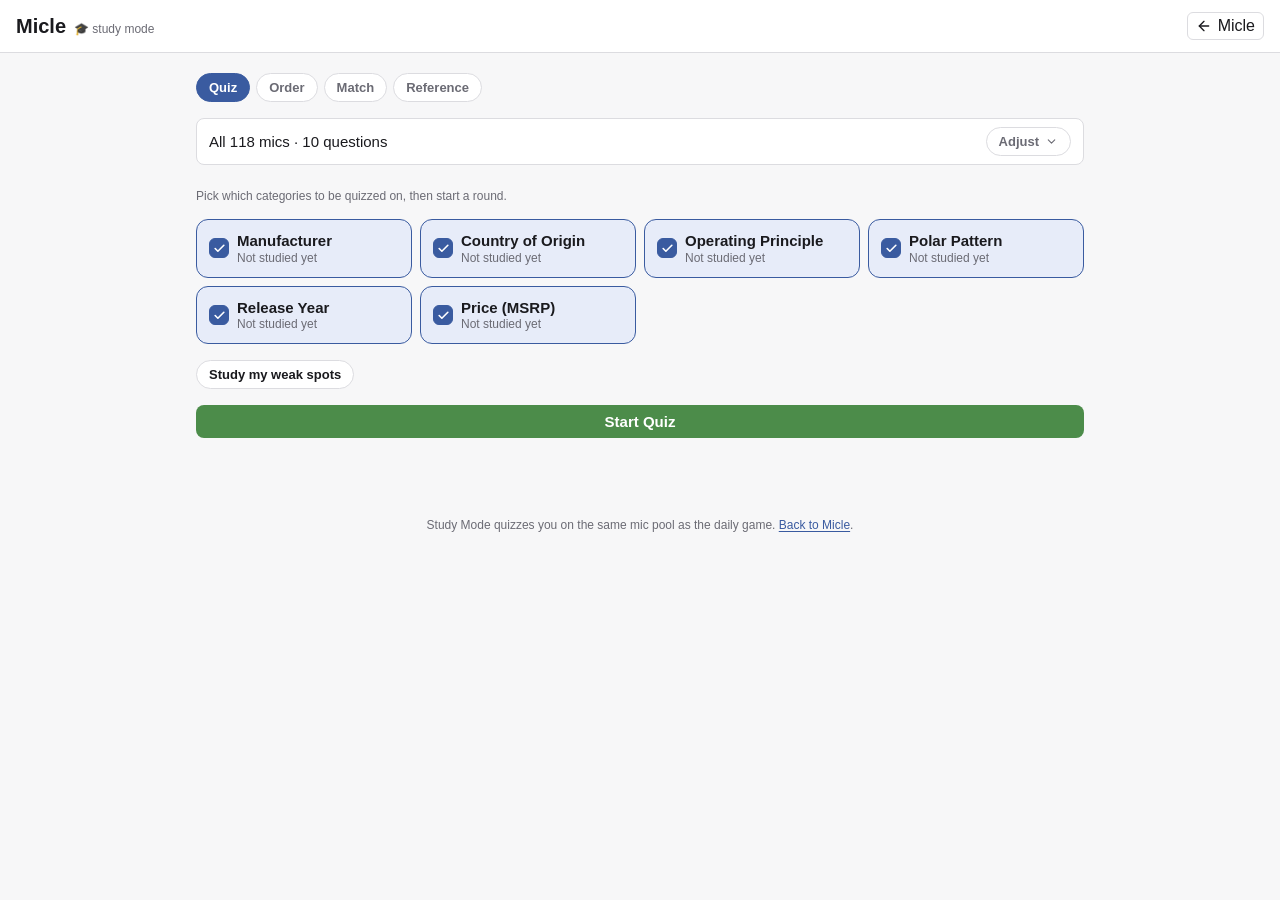
==== training/index.html @ 1628c392 "Rebuild the Reference tab as a card grid, with mic photos The Reference list was 118 full-width game" ====
<!doctype html>
<html lang="en">
<head>
  <meta charset="utf-8" />
  <meta name="viewport" content="width=device-width, initial-scale=1" />
  <title>Micle Study Mode</title>
  <meta name="description" content="Quiz yourself on the Micle microphone pool by category, drag mics into price/year order, match mics by pattern or principle, or browse the full reference list." />
  <link rel="canonical" href="https://micle.julianro.se/training/" />
  <meta property="og:type" content="website" />
  <meta property="og:title" content="Micle Study Mode" />
  <meta property="og:description" content="Quiz yourself on the Micle microphone pool by category, drag mics into price/year order, match mics by pattern or principle, or browse the full reference list." />
  <meta property="og:url" content="https://micle.julianro.se/training/" />
  <meta property="og:image" content="https://micle.julianro.se/social-card.png" />
  <meta property="og:image:width" content="1200" />
  <meta property="og:image:height" content="630" />
  <meta name="twitter:card" content="summary_large_image" />
  <meta name="twitter:title" content="Micle Study Mode" />
  <meta name="twitter:description" content="Quiz yourself on the Micle microphone pool by category, drag mics into price/year order, match mics by pattern or principle, or browse the full reference list." />
  <meta name="twitter:image" content="https://micle.julianro.se/social-card.png" />
  <link rel="icon" href="/favicon.svg" type="image/svg+xml" />
  <link rel="apple-touch-icon" href="/icons/apple-touch-icon.png" />
  <!-- Keep in sync with --bg in css/styles.css's :root and its dark-mode override. -->
  <meta name="theme-color" content="#f7f7f8" media="(prefers-color-scheme: light)" />
  <meta name="theme-color" content="#17171b" media="(prefers-color-scheme: dark)" />
  <link rel="manifest" href="/manifest.webmanifest" />
  <link rel="stylesheet" href="/css/styles.css" />
  <link rel="stylesheet" href="/css/training.css" />
  <!-- Umami Cloud: privacy-friendly, cookieless analytics. TEMPORARY: remove once GoatCounter numbers are validated, see js/app.js track(). -->
  <script defer src="https://cloud.umami.is/script.js" data-website-id="380be635-32c4-4106-81da-ce175e192fd4"></script>
  <!-- GoatCounter: privacy-friendly, cookieless analytics, less commonly adblocked than Umami Cloud. -->
  <script data-goatcounter="https://julianrose.goatcounter.com/count" async src="//gc.zgo.at/count.js"></script>
</head>
<body>
  <header class="site-header">
    <div class="site-title">
      <h1>Micle</h1>
      <span class="tagline">🎓 study mode</span>
    </div>
    <div class="header-actions">
      <a href="/" class="icon-btn icon-btn--back" aria-label="Back to Micle">
        <svg viewBox="0 0 24 24" fill="none" stroke="currentColor" stroke-width="2" stroke-linecap="round" stroke-linejoin="round" aria-hidden="true"><path d="m12 19-7-7 7-7"/><path d="M19 12H5"/></svg>
        Micle
      </a>
    </div>
  </header>

  <main>
    <div class="mode-switcher" role="tablist">
      <button type="button" id="tab-quiz-btn" class="mode-btn mode-btn--active" role="tab" aria-selected="true" data-tab="quiz">Quiz</button>
      <button type="button" id="tab-order-btn" class="mode-btn" role="tab" aria-selected="false" data-tab="order">Order</button>
      <button type="button" id="tab-match-btn" class="mode-btn" role="tab" aria-selected="false" data-tab="match">Match</button>
      <button type="button" id="tab-reference-btn" class="mode-btn" role="tab" aria-selected="false" data-tab="reference">Reference</button>
    </div>

    <!-- One shared setup bar for every mode: the pool filter genuinely
         persists across Quiz/Order/Match, and only the length row varies by
         mode. Collapsed to a summary line by default — the summary carries
         the live state, so collapsing hides the controls, never the facts. -->
    <div id="round-setup" class="round-setup">
      <!-- The whole summary row is the control, not just the pill at the end:
           a one-line bar whose only hit target is a small button at the far
           edge reads as a label with a button beside it. The pill stays as
           the affordance. Span, not <p> — a button only takes phrasing
           content. -->
      <button type="button" id="round-setup-toggle" class="round-setup-summary" aria-expanded="false" aria-controls="round-setup-panel">
        <span id="round-setup-text" class="round-setup-text" aria-live="polite"></span>
        <span class="round-setup-pill">
          Adjust
          <svg class="round-setup-chevron" viewBox="0 0 24 24" fill="none" stroke="currentColor" stroke-width="2" stroke-linecap="round" stroke-linejoin="round" aria-hidden="true"><path d="m6 9 6 6 6-6"/></svg>
        </span>
      </button>
      <div id="round-setup-panel" class="round-setup-panel" hidden>
        <!-- Country leads and Manufacturer cascades off it: the Manufacturer
             list only offers makers that build in the selected country, so
             the two can never be put into conflict. -->
        <label class="pool-filter">
          <span>Country</span>
          <select id="filter-country"><option value="">Any</option></select>
        </label>
        <label class="pool-filter">
          <span>Manufacturer</span>
          <select id="filter-manufacturer"><option value="">Any</option></select>
        </label>
        <div class="pool-filter">
          <span id="round-length-label">Questions</span>
          <div id="round-length-pills" class="round-length-pills" role="radiogroup" aria-labelledby="round-length-label"></div>
        </div>
        <!-- Full-width row of its own: unlike the two filters above, this one
             is a standing preference rather than a per-round choice, and it
             carries a hint that needs the room. -->
        <div class="pool-filter pool-filter--wide">
          <span id="set-aside-label">Set aside</span>
          <select id="set-aside-select" aria-labelledby="set-aside-label"><option value="">Add…</option></select>
          <div id="set-aside-chips" class="set-aside-chips"></div>
          <p class="set-aside-hint">Makers and countries you've already got down. They stop being asked about, but still turn up as wrong answers in Quiz.</p>
        </div>
      </div>
    </div>

    <section id="quiz-tab">
      <div id="quiz-picker" class="quiz-picker">
        <p class="mode-note">Pick which categories to be quizzed on, then start a round.</p>
        <div id="category-list" class="category-list"></div>
        <div class="quiz-picker-controls">
          <button type="button" id="weak-spots-btn" class="weak-spots-btn">Study my weak spots</button>
        </div>
        <button type="button" id="start-quiz-btn" class="share-btn share-btn--page">Start Quiz</button>
      </div>

      <div id="quiz-active" class="quiz-active" hidden>
        <div class="quiz-status">
          <span id="quiz-progress" class="quiz-progress"></span>
          <span class="quiz-chips">
            <span id="quiz-streak" class="quiz-chip quiz-chip--streak" hidden></span>
            <span id="quiz-score" class="quiz-chip quiz-chip--score"></span>
          </span>
        </div>
        <div class="quiz-progress-track">
          <div id="quiz-progress-fill" class="quiz-progress-fill"></div>
        </div>
        <div class="quiz-question">
          <p id="quiz-prompt" class="quiz-prompt"></p>
          <div id="quiz-options" class="quiz-options" role="group" aria-label="Answer choices"></div>
        </div>
        <!-- The visual feedback renders inline inside the chosen option, but
             this stays as the live region so answers are still announced. -->
        <p id="quiz-feedback" class="visually-hidden" role="status"></p>
        <div class="quiz-actions">
          <span id="quiz-action-note" class="quiz-action-note"></span>
          <button type="button" id="quiz-next-btn" class="share-btn share-btn--page" disabled>Next</button>
        </div>
      </div>

      <div id="quiz-summary" class="quiz-summary" hidden>
        <h2 id="quiz-summary-score"></h2>
        <p id="quiz-summary-trend" class="quiz-summary-trend" hidden></p>
        <div id="quiz-summary-breakdown" class="quiz-summary-breakdown"></div>
        <div id="quiz-missed" class="quiz-missed" hidden>
          <h3 class="quiz-missed-title">Mics you missed</h3>
          <ul id="quiz-missed-list" class="quiz-missed-list"></ul>
        </div>
        <div class="quiz-summary-actions">
          <button type="button" id="retry-missed-btn" class="share-btn share-btn--page share-btn--secondary" hidden>Retry Missed</button>
          <button type="button" id="new-round-btn" class="share-btn share-btn--page">New Round</button>
        </div>
      </div>
    </section>

    <section id="order-tab" hidden>
      <div id="order-picker" class="quiz-picker">
        <p class="mode-note">Pick a dimension to sort by, then arrange mics from lowest to highest.</p>
        <div id="order-dimension-list" class="category-list"></div>
        <button type="button" id="start-order-btn" class="share-btn share-btn--page">Start Round</button>
      </div>

      <div id="order-active" class="order-active" hidden>
        <p id="order-prompt" class="quiz-progress"></p>
        <p class="order-instructions">Arrange lowest to highest. Drag a row, or focus one and use the arrow keys / move buttons.</p>
        <ul id="order-list" class="order-list" aria-label="Mics to arrange"></ul>
        <p id="order-live" class="visually-hidden" aria-live="polite"></p>
        <button type="button" id="submit-order-btn" class="share-btn share-btn--page">Submit</button>
      </div>

      <div id="order-summary" class="order-summary" hidden>
        <h2 id="order-summary-score"></h2>
        <p id="order-summary-label" class="order-summary-label" hidden>Your order</p>
        <ul id="order-summary-list" class="order-summary-list"></ul>
        <div id="order-answer" class="order-answer" hidden>
          <h3 class="order-answer-title">The right order</h3>
          <ol id="order-answer-list" class="order-answer-list"></ol>
        </div>
        <div class="quiz-summary-actions">
          <button type="button" id="new-order-round-btn" class="share-btn share-btn--page">New Round</button>
        </div>
      </div>
    </section>

    <section id="match-tab" hidden>
      <div id="match-picker" class="quiz-picker">
        <p class="mode-note">Pick a dimension, then select every mic below that matches.</p>
        <div id="match-dimension-list" class="category-list"></div>
        <button type="button" id="start-match-btn" class="share-btn share-btn--page">Start Round</button>
      </div>

      <!-- One mic at a time rather than a grid of eight: the verdict can then
           land the moment you answer, which is where the learning is. The run
           bar is decoration over the same state the count states in words. -->
      <div id="match-active" class="match-active" hidden>
        <div id="match-run-bar" class="match-run-bar" aria-hidden="true"></div>
        <p id="match-run-count" class="match-run-count"></p>
        <p id="match-prompt" class="quiz-prompt"></p>
        <div class="match-card-face">
          <p id="match-mic-name" class="match-mic-name"></p>
          <p id="match-mic-meta" class="match-mic-meta"></p>
        </div>
        <div id="match-choices" class="match-choices">
          <button type="button" id="match-yes-btn" class="match-choice">Yes</button>
          <button type="button" id="match-no-btn" class="match-choice">No</button>
        </div>
        <!-- Below the buttons, not above: answering then only appends, so
             nothing you were looking at moves out from under you. -->
        <div id="match-verdict" class="match-verdict" hidden></div>
        <p id="match-feedback" class="visually-hidden" role="status"></p>
        <button type="button" id="match-next-btn" class="share-btn share-btn--page" hidden>Next</button>
      </div>

      <div id="match-summary" class="order-summary" hidden>
        <h2 id="match-summary-score"></h2>
        <p id="match-summary-tally" class="match-summary-tally"></p>
        <div id="match-summary-grid" class="match-ledger"></div>
        <div class="quiz-summary-actions">
          <button type="button" id="match-exit-btn" class="share-btn share-btn--page share-btn--secondary" hidden>Back to Menu</button>
          <button type="button" id="new-match-round-btn" class="share-btn share-btn--page">New Round</button>
        </div>
      </div>
    </section>

    <section id="reference-tab" hidden>
      <p class="mode-note">Search or browse the full pool to study up before you play.</p>
      <div class="guess-form">
        <div class="guess-row">
          <div class="autocomplete">
            <label for="reference-input" class="visually-hidden">Search or browse microphones</label>
            <input
              id="reference-input"
              name="reference-search"
              type="text"
              placeholder="Search or browse microphones…"
              role="combobox"
              aria-expanded="false"
              aria-autocomplete="list"
              aria-controls="reference-list"
              autocomplete="off"
              data-lpignore="true"
              data-1p-ignore
              data-bwignore
              data-form-type="other"
              data-protonpass-ignore="true"
            />
            <ul id="reference-list" class="ac-list" role="listbox" hidden></ul>
          </div>
        </div>
      </div>
      <div class="mic-map">
        <div id="reference-map" class="mic-map-figure"></div>
        <div id="reference-chips" class="country-chips" role="group" aria-label="Filter by country"></div>
      </div>
      <div id="reference-detail">
        <div id="reference-sort" class="mic-sort" hidden>
          <span id="reference-sort-label" class="mic-sort-label">Sort</span>
          <div id="reference-sort-pills" class="mic-sort-pills" role="group" aria-labelledby="reference-sort-label"></div>
        </div>
        <p id="reference-status" class="visually-hidden" role="status" aria-live="polite"></p>
        <p id="reference-detail-empty" hidden>Search or click into the list above to see a mic's full details.</p>
        <div id="reference-board" class="board board--reference" hidden></div>
        <!-- Every photo's licence, author and the change made to it. The cards
             carry a short credit each; this is the long form, and it's where
             the resize is disclosed, which CC licences require. -->
        <details id="photo-credits" class="photo-credits" hidden>
          <summary>Photo credits</summary>
          <ul id="photo-credits-list"></ul>
        </details>
      </div>
    </section>
  </main>

  <!-- The stored photos are 600px on the long edge, so there's real detail
       behind the 56px thumbnail. Reuses the .modal pattern from the daily
       game's stats dialog, widened for an image. -->
  <dialog id="photo-modal" class="modal modal--photo" aria-labelledby="photo-modal-title">
    <div class="modal-content">
      <div class="modal-header">
        <h2 id="photo-modal-title"></h2>
        <button id="photo-modal-close" type="button" class="icon-btn" aria-label="Close">✕</button>
      </div>
      <img id="photo-modal-img" class="photo-modal-img" alt="" />
      <p id="photo-modal-credit" class="mic-photo-credit"></p>
    </div>
  </dialog>

  <footer class="site-footer">
    <p>Study Mode quizzes you on the same mic pool as the daily game. <a href="/">Back to Micle</a>.</p>
  </footer>

  <script src="/data/mics.js"></script>
  <script src="/data/worldmap.js"></script>
  <script src="/data/photos.js"></script>
  <script src="/js/storage.js"></script>
  <script src="/js/compare.js"></script>
  <script src="/js/autocomplete.js"></script>
  <script src="/js/worldmap.js"></script>
  <script src="/js/quiz.js"></script>
  <script src="/js/order.js"></script>
  <script src="/js/match.js"></script>
  <script src="/js/training.js"></script>
  <script src="/js/pwa.js"></script>
</body>
</html>
---- css/styles.css ----
:root {
  /* --bg is duplicated as the light theme-color meta tag in index.html's
     <head> — keep them in sync if this changes. */
  --bg: #f7f7f8;
  --surface: #ffffff;
  --text: #1a1a1e;
  --muted: #6b6b74;
  --border: #dcdce0;
  --accent: #3a5ba0;
  --match: #4c8c4a;
  --match-bg: #e4f3e3;
  --partial: #b8860b;
  --partial-bg: #fbf1d9;
  --no-match: #8a8a92;
  --no-match-bg: #ececee;

  /* Year/price higher-lower hints. Deliberately the same hue as --accent, but
     only ever used as tint + border + text — never a solid fill — so a hint
     tile can't be mistaken for a button the way .mode-btn--active is. */
  --hint: #3a5ba0;
  --hint-bg: #e7ecf9;
  --loss: #b04a4a;
  --loss-bg: #fbe9e9;

  --space-1: 0.25rem;
  --space-2: 0.375rem;
  --space-3: 0.5rem;
  --space-4: 0.75rem;
  --space-5: 1rem;
  --space-6: 1.25rem;
  --space-7: 2rem;

  --radius-sm: 0.375rem;
  --radius-md: 0.5rem;
  --radius-lg: 0.75rem;
  --radius-pill: 999px;

  --fs-2xs: 0.6875rem;
  --fs-xs: 0.75rem;
  --fs-sm: 0.8125rem;
  --fs-base: 0.9375rem;
  --fs-md: 1rem;
  --fs-lg: 1.125rem;
  --fs-xl: 1.25rem;
  --fs-2xl: 1.5rem;

  /* Uniform tile height: icon line + two text lines + padding. Tuned against
     the widest real values in the pool, not derived arithmetically. */
  --tile-h: 4.25rem;
}

@media (prefers-color-scheme: dark) {
  :root {
    /* Duplicated as the dark theme-color meta tag in index.html — keep in sync. */
    --bg: #17171b;
    --surface: #212126;
    --text: #eceef0;
    --muted: #9a9aa3;
    --border: #3a3a42;
    --accent: #7fa0e0;
    --match: #6fcb6a;
    --match-bg: #1e2f1c;
    --partial: #e0b84d;
    --partial-bg: #332b12;
    --no-match: #8f8f98;
    --no-match-bg: #2a2a30;
    --hint: #8fb0f0;
    --hint-bg: #1c2542;
    --loss: #f08a8a;
    --loss-bg: #3a1e1e;
  }
}

* { box-sizing: border-box; }

/* Author-stylesheet `display` rules beat the UA's [hidden] { display: none }
   regardless of specificity, so every flex/grid/inline-block element here would
   silently ignore the `hidden` attribute that app.js uses for all visibility.
   This one rule makes `hidden` authoritative everywhere. */
[hidden] { display: none !important; }

body {
  margin: 0;
  font-family: -apple-system, BlinkMacSystemFont, "Segoe UI", Roboto, Helvetica, Arial, sans-serif;
  background: var(--bg);
  color: var(--text);
  min-height: 100vh;
}

.visually-hidden {
  position: absolute;
  width: 1px;
  height: 1px;
  overflow: hidden;
  clip: rect(0 0 0 0);
}

.site-header {
  display: flex;
  justify-content: space-between;
  align-items: center;
  flex-wrap: wrap;
  gap: var(--space-2) var(--space-4);
  padding: var(--space-4) var(--space-5);
  border-bottom: 1px solid var(--border);
  background: var(--surface);
}

.site-title {
  display: flex;
  align-items: baseline;
  gap: var(--space-3);
  min-width: 0;
}

.site-header h1 {
  font-size: var(--fs-xl);
  margin: 0;
}

.tagline {
  font-size: var(--fs-xs);
  font-weight: 400;
  color: var(--muted);
}

.header-actions {
  display: flex;
  align-items: center;
  gap: var(--space-4);
}

.day-label {
  font-size: var(--fs-sm);
  color: var(--muted);
}

.icon-btn {
  display: inline-flex;
  align-items: center;
  justify-content: center;
  background: none;
  border: 1px solid var(--border);
  border-radius: var(--radius-sm);
  font-size: var(--fs-md);
  padding: var(--space-1) var(--space-3);
  cursor: pointer;
  color: var(--text);
  transition: background-color 120ms ease, border-color 120ms ease;
}

.icon-btn:hover { background: var(--bg); }

main {
  max-width: 920px;
  margin: 0 auto;
  padding: var(--space-6) var(--space-5);
}

.instructions {
  color: var(--muted);
  font-size: var(--fs-base);
  line-height: 1.5;
  background: var(--surface);
  border: 1px solid var(--border);
  border-radius: var(--radius-lg);
  padding: var(--space-4) var(--space-5);
  margin: 0 0 var(--space-5);
}

.instructions p { margin: 0 0 var(--space-4); }
.instructions-note { font-size: var(--fs-sm); margin: var(--space-4) 0 0 !important; }

.shortcuts {
  list-style: none;
  margin: var(--space-2) 0 0;
  padding: 0;
  display: grid;
  grid-template-columns: repeat(auto-fit, minmax(180px, 1fr));
  gap: var(--space-2) var(--space-5);
  font-size: var(--fs-sm);
}

.shortcuts li {
  display: flex;
  align-items: center;
  gap: var(--space-2);
}

.shortcuts kbd {
  flex: none;
  min-width: 1.5rem;
  padding: 0 var(--space-2);
  border: 1px solid var(--border);
  border-radius: var(--radius-sm);
  background: var(--bg);
  font-family: inherit;
  font-size: var(--fs-xs);
  font-weight: 600;
  text-align: center;
  line-height: 1.5rem;
}

.shortcuts-scope { color: var(--muted); }

.legend {
  list-style: none;
  margin: 0;
  padding: 0;
  display: grid;
  grid-template-columns: repeat(auto-fit, minmax(210px, 1fr));
  gap: var(--space-2) var(--space-5);
  font-size: var(--fs-sm);
}

.legend li {
  display: flex;
  align-items: center;
  gap: var(--space-3);
}

.legend-swatch {
  flex: none;
  width: 1.5rem;
  height: 1.5rem;
  display: flex;
  align-items: center;
  justify-content: center;
  border-radius: var(--radius-sm);
  border: 1px solid var(--border);
  font-size: var(--fs-sm);
}

.legend-swatch--match { background: var(--match-bg); border-color: var(--match); color: var(--match); }
.legend-swatch--partial { background: var(--partial-bg); border-color: var(--partial); color: var(--partial); }
.legend-swatch--no-match { background: var(--no-match-bg); color: var(--no-match); }
.legend-swatch--hint { background: var(--hint-bg); border-color: var(--hint); color: var(--hint); }
.legend-swatch--unknown { background: var(--no-match-bg); color: var(--muted); border-style: dashed; }

/* Mode pills and the random-mic button share one row — the button used to sit
   on its own line, which cost vertical space on exactly the screens with least. */
.controls {
  display: flex;
  align-items: center;
  gap: var(--space-3);
  flex-wrap: wrap;
}

.mode-switcher {
  display: flex;
  gap: var(--space-2);
}

.mode-btn {
  padding: var(--space-2) var(--space-4);
  font-size: var(--fs-sm);
  font-weight: 600;
  border: 1px solid var(--border);
  border-radius: var(--radius-pill);
  background: var(--surface);
  color: var(--muted);
  cursor: pointer;
  transition: background-color 120ms ease, border-color 120ms ease, color 120ms ease;
}

.mode-btn:hover { background: var(--bg); }

.mode-btn--active {
  background: var(--accent);
  border-color: var(--accent);
  color: #fff;
}

.mode-note {
  font-size: var(--fs-xs);
  color: var(--muted);
  margin: var(--space-3) 0 0;
}

.new-random-btn {
  display: inline-flex;
  align-items: center;
  gap: var(--space-2);
  padding: var(--space-2) var(--space-4);
  font-size: var(--fs-sm);
  font-weight: 600;
  border: 1px solid var(--border);
  border-radius: var(--radius-pill);
  background: var(--surface);
  color: var(--text);
  cursor: pointer;
  transition: background-color 120ms ease, border-color 120ms ease;
}

.new-random-btn:hover { background: var(--bg); }

.infinity-toggle {
  padding: var(--space-2) var(--space-4);
  font-size: var(--fs-sm);
  font-weight: 600;
  border: 1px solid var(--border);
  border-radius: var(--radius-pill);
  background: var(--surface);
  color: var(--muted);
  cursor: pointer;
  transition: background-color 120ms ease, border-color 120ms ease, color 120ms ease;
}

.infinity-toggle:hover { background: var(--bg); }

.infinity-toggle--active {
  background: var(--accent);
  border-color: var(--accent);
  color: #fff;
}

.guess-form { margin: var(--space-5) 0 var(--space-3); }

.guess-row {
  display: flex;
  align-items: stretch;
  gap: var(--space-2);
}

.autocomplete { position: relative; flex: 1; }

.random-guess-btn {
  display: inline-flex;
  align-items: center;
  justify-content: center;
  padding: var(--space-4);
  font-size: var(--fs-md);
  line-height: 1;
  border: 1px solid var(--border);
  border-radius: var(--radius-md);
  background: var(--surface);
  color: var(--text);
  cursor: pointer;
  transition: background-color 120ms ease, border-color 120ms ease;
}

.random-guess-btn:hover { background: var(--bg); }
.random-guess-btn:disabled { opacity: 0.6; cursor: default; }

/* #reference-input (training/index.html's Reference-tab search field) shares
   this rule rather than duplicating it in css/training.css, so the two text
   fields can't drift out of sync. */
#guess-input,
#reference-input {
  width: 100%;
  padding: var(--space-4) var(--space-4);
  /* Must stay >= 16px: anything smaller makes iOS Safari zoom on focus. */
  font-size: var(--fs-md);
  border: 1px solid var(--border);
  border-radius: var(--radius-md);
  background: var(--surface);
  color: var(--text);
  transition: border-color 120ms ease;
}

#guess-input:disabled { opacity: 0.6; }

.ac-list {
  position: absolute;
  z-index: 10;
  top: calc(100% + 4px);
  left: 0;
  right: 0;
  margin: 0;
  padding: var(--space-1);
  list-style: none;
  background: var(--surface);
  border: 1px solid var(--border);
  border-radius: var(--radius-md);
  box-shadow: 0 8px 24px rgba(0, 0, 0, 0.12);
  max-height: 280px;
  overflow-y: auto;
}

.ac-list li {
  padding: var(--space-3);
  border-radius: var(--radius-sm);
  cursor: pointer;
  font-size: var(--fs-base);
}

.ac-list li:hover,
.ac-option--active {
  background: var(--bg);
}

.ac-option--disabled {
  color: var(--muted);
  text-decoration: line-through;
  cursor: not-allowed;
}

.guesses-left {
  font-size: var(--fs-sm);
  color: var(--muted);
  margin: 0;
  white-space: nowrap;
  display: inline-flex;
  align-items: center;
  gap: 0.3rem;
}

/* Six dots that drain as guesses are spent. A representation change rather
   than motion, so these stay under prefers-reduced-motion — only the
   transition below gets suppressed, by the global rule further down. */
.guess-dot {
  width: 0.45rem;
  height: 0.45rem;
  border-radius: 50%;
  background: var(--accent);
  transition: background-color 260ms ease, transform 260ms ease;
}

.guess-dot--spent {
  background: var(--border);
  transform: scale(0.72);
}

/* State-neutral base — app.js appends --win or --loss. Without the variants a
   loss ("Out of guesses") rendered in celebration green. */
.status-banner {
  border: 1px solid var(--border);
  border-radius: var(--radius-md);
  padding: var(--space-4);
  font-size: var(--fs-base);
  margin-bottom: var(--space-5);
}

.status-banner--win {
  background: var(--match-bg);
  color: var(--match);
  border-color: var(--match);
}

.status-banner--loss {
  background: var(--loss-bg);
  color: var(--loss);
  border-color: var(--loss);
}

/* overflow must stay visible: `overflow-x: auto` forces overflow-y to compute
   to auto, which makes .board the nearest scrollport and silently defeats the
   sticky header row below. Narrow screens are handled by card mode, not scroll. */
.board {
  display: flex;
  flex-direction: column;
  gap: var(--space-2);
  overflow: visible;
}

/* Polar Pattern gets a wide column because it holds by far the longest value in
   the pool — AKG C414's "Cardioid / Omni / Fig-8 / Super / Hyper / Wide
   (Switchable)". Measured: it needs ~213px to stay within two lines, and every
   other value in all 110 mics fits comfortably at these ratios. */
.board-row {
  display: grid;
  grid-template-columns: 1.4fr 1fr 1.1fr 2.1fr 1fr 0.8fr 0.95fr;
  gap: var(--space-2);
}

.board-row--header {
  position: sticky;
  top: 0;
  z-index: 5;
  /* Opaque or guess rows scroll through underneath. */
  background: var(--bg);
}

.cell {
  border-radius: var(--radius-md);
  padding: var(--space-2) var(--space-1);
  font-size: var(--fs-xs);
  min-height: var(--tile-h);
  display: flex;
  flex-direction: column;
  align-items: center;
  justify-content: center;
  text-align: center;
  gap: 0.15rem;
  line-height: 1.25;
  border: 1px solid var(--border);
  background: var(--surface);
}

/* The header row's first cell is `cell cell--guess`, not `cell--header`, so
   scoping these resets to .cell--header would leave an oversized header row
   with a filled tile sitting where a plain column label belongs. */
.board-row--header > .cell {
  min-height: 0;
  background: transparent;
  border: none;
}

.cell--guess {
  align-items: flex-start;
  text-align: left;
  font-weight: 600;
  background: var(--surface);
  padding: var(--space-2) var(--space-3);
}

.cell--header {
  background: transparent;
  border: none;
  color: var(--muted);
  font-weight: 600;
  text-transform: uppercase;
  letter-spacing: 0.03em;
  font-size: var(--fs-2xs);
}

.cell--match {
  background: var(--match-bg);
  border-color: var(--match);
  color: var(--match);
}

.cell--partial {
  background: var(--partial-bg);
  border-color: var(--partial);
  color: var(--partial);
}

.cell--unknown {
  background: var(--no-match-bg);
  border-color: var(--border);
  color: var(--muted);
  border-style: dashed;
}

.cell--no-match {
  background: var(--no-match-bg);
  border-color: var(--border);
  color: var(--no-match);
}

/* Year/price hi-lo hints. These classes are emitted by app.js but had no styles
   at all before, so the two most information-dense columns rendered as plain
   surface with a bare arrow as the only signal. */
.cell--higher,
.cell--lower {
  background: var(--hint-bg);
  border-color: var(--hint);
  color: var(--hint);
}

.cell-icon {
  font-size: var(--fs-md);
  line-height: 1;
}

.cell-icon svg,
.legend-swatch svg {
  width: 1rem;
  height: 1rem;
}

.icon-btn svg,
.new-random-btn svg,
.share-btn svg,
.random-guess-btn svg {
  width: 1em;
  height: 1em;
  flex-shrink: 0;
}

/* Safety net only — the abbreviations in app.js should keep every value in the
   110-mic pool to two lines. Assertion #3 in the plan enforces that. */
.cell-text {
  font-size: var(--fs-xs);
  display: -webkit-box;
  -webkit-line-clamp: 2;
  line-clamp: 2;
  -webkit-box-orient: vertical;
  overflow: hidden;
}

/* Native <dialog> centers itself via the UA stylesheet (fixed + inset +
   margin: auto) — this just resets its own border/background/padding
   (previously carried by the outer flex-centering div) and caps its width,
   leaving .modal-content to supply the visible card's background/padding. */
.modal {
  margin: auto;
  border: none;
  background: transparent;
  padding: 0;
  max-width: min(360px, calc(100vw - 2 * var(--space-5)));
  width: 100%;
}

.modal::backdrop {
  background: rgba(0, 0, 0, 0.5);
}

.modal-content {
  background: var(--surface);
  border-radius: var(--radius-lg);
  padding: var(--space-6);
  max-width: 360px;
  width: 100%;
}

.modal-header {
  display: flex;
  justify-content: space-between;
  align-items: center;
  margin-bottom: var(--space-4);
}

.modal-header h2 { margin: 0; font-size: var(--fs-lg); }

.stats-grid {
  display: grid;
  grid-template-columns: repeat(4, 1fr);
  gap: var(--space-3);
  text-align: center;
}

.stats-grid div { display: flex; flex-direction: column; }
.stats-grid strong { font-size: var(--fs-2xl); }
.stats-grid span { font-size: var(--fs-2xs); color: var(--muted); }

.share-btn {
  display: flex;
  align-items: center;
  justify-content: center;
  gap: var(--space-2);
  width: 100%;
  margin-top: var(--space-5);
  padding: var(--space-3) var(--space-4);
  font-size: var(--fs-base);
  font-weight: 600;
  border: none;
  border-radius: var(--radius-md);
  background: var(--match);
  color: #fff;
  cursor: pointer;
  transition: opacity 120ms ease;
}

.share-btn:hover { opacity: 0.9; }
.share-btn:disabled { opacity: 0.5; cursor: default; }
.share-btn:disabled:hover { opacity: 0.5; }

.share-btn--page {
  display: inline-flex;
  width: auto;
  margin: 0 0 var(--space-5);
}

.site-footer {
  text-align: center;
  color: var(--muted);
  font-size: var(--fs-xs);
  padding: var(--space-7) var(--space-5);
}

.site-footer a {
  color: var(--accent);
  text-decoration: underline;
  text-underline-offset: 2px;
}

.site-footer a:hover { color: var(--text); }

/* There were no focus styles at all before this — UA default rings only. */
.icon-btn:focus-visible,
.mode-btn:focus-visible,
.new-random-btn:focus-visible,
.random-guess-btn:focus-visible,
.share-btn:focus-visible,
#guess-input:focus-visible,
#reference-input:focus-visible,
.ac-list li:focus-visible,
.infinity-toggle:focus-visible,
.site-footer a:focus-visible {
  outline: 2px solid var(--accent);
  outline-offset: 2px;
}

/* The input's border is its main affordance, so tint it too. */
#guess-input:focus-visible,
#reference-input:focus-visible {
  border-color: var(--accent);
}

/* Staggered left-to-right reveal, applied only to a freshly submitted guess —
   app.js withholds .board-row--reveal when it rebuilds the board from saved
   state, so reloading a finished puzzle doesn't replay every row. */
@keyframes tile-reveal {
  from { opacity: 0; transform: translateY(-4px); }
  to { opacity: 1; transform: none; }
}

.board-row--reveal > .cell {
  animation: tile-reveal 220ms ease-out backwards;
}

.board-row--reveal > .cell:nth-child(1) { animation-delay: 0ms; }
.board-row--reveal > .cell:nth-child(2) { animation-delay: 60ms; }
.board-row--reveal > .cell:nth-child(3) { animation-delay: 120ms; }
.board-row--reveal > .cell:nth-child(4) { animation-delay: 180ms; }
.board-row--reveal > .cell:nth-child(5) { animation-delay: 240ms; }
.board-row--reveal > .cell:nth-child(6) { animation-delay: 300ms; }
.board-row--reveal > .cell:nth-child(7) { animation-delay: 360ms; }

/* The hi/lo arrow drifts the way it points, so the direction reads without
   parsing the glyph. Deliberately slow and small: unlike the reveal, this one
   sits on screen for the rest of the round, and anything faster or further
   turns into a fidget in the player's peripheral vision. */
@keyframes hint-drift-up {
  0%, 100% { transform: translateY(0); }
  50%      { transform: translateY(-3px); }
}

@keyframes hint-drift-down {
  0%, 100% { transform: translateY(0); }
  50%      { transform: translateY(3px); }
}

.cell--higher .cell-icon { animation: hint-drift-up 1.8s ease-in-out infinite; }
.cell--lower .cell-icon { animation: hint-drift-down 1.8s ease-in-out infinite; }

/* A single settle on the winning row. app.js only adds --win alongside
   --reveal, never on a rebuild, so a solved puzzle doesn't re-celebrate on
   every page load. The loss row is excluded at the source, not here. */
@keyframes row-win {
  from { transform: scale(1); }
  55%  { transform: scale(1.025); }
  to   { transform: scale(1); }
}

.board-row--win {
  animation: row-win 420ms ease-out 380ms backwards;
}

/* The answer-reveal row (shown on a loss) reuses the win's all-green cell
   styling, since every category trivially "matches" the mic compared to
   itself — this divider + tinted name cell is what keeps it from reading
   as a guess the player actually made. */
.board-row--answer {
  margin-top: var(--space-3);
  padding-top: var(--space-3);
  border-top: 1px dashed var(--border);
}

.board-row--answer > .cell--guess {
  background: var(--loss-bg);
  color: var(--loss);
}

@media (prefers-reduced-motion: reduce) {
  *,
  *::before,
  *::after {
    animation-duration: 0.01ms !important;
    animation-delay: 0ms !important;
    animation-iteration-count: 1 !important;
    transition-duration: 0.01ms !important;
  }

  /* View Transitions' UA-generated pseudo-elements are a separate namespace
     the plain `*` selector above doesn't reach. */
  ::view-transition-group(*),
  ::view-transition-old(*),
  ::view-transition-new(*) {
    animation: none !important;
  }
}

/* Card mode. The two breakpoints are measured, not chosen:
   - 800px, because the Polar Pattern column needs ~213px to hold its longest
     value in two lines, which stops being possible below an 801px viewport.
   - 520px, because at 375px a 3-column chip grid leaves each value only ~80px,
     which wraps past two lines and clips. */
@media (max-width: 800px) {
  .board {
    gap: var(--space-3);
  }

  /* Each row becomes a self-contained card, so the shared column header no
     longer applies — the category name moves onto each chip instead. */
  .board-row--header {
    display: none;
  }

  .board-row {
    grid-template-columns: repeat(3, minmax(0, 1fr));
    gap: var(--space-2);
    padding: var(--space-3);
    border: 1px solid var(--border);
    border-radius: var(--radius-lg);
    background: var(--surface);
  }

  .cell--guess {
    grid-column: 1 / -1;
    border: none;
    background: transparent;
    padding: 0 var(--space-1) var(--space-1);
    font-size: var(--fs-md);
    min-height: 0;
  }

  /* Label and icon share the top row so the value gets the chip's full width.
     Giving the icon its own column costs ~20px and pushes the longest values
     past two lines. Keyed to .cell-icon / .cell-text rather than nth-child, so
     reordering CATEGORIES in app.js can't silently break the layout. */
  .board-row > .cell:not(.cell--guess) {
    display: grid;
    grid-template-columns: minmax(0, 1fr) auto;
    align-content: start;
    gap: 0 var(--space-1);
    text-align: left;
    min-height: 3.1rem;
    padding: var(--space-2);
  }

  .board-row > .cell:not(.cell--guess)::before {
    content: attr(data-label);
    grid-column: 1;
    grid-row: 1;
    font-size: var(--fs-2xs);
    text-transform: uppercase;
    letter-spacing: 0.03em;
    font-weight: 600;
    opacity: 0.75;
  }

  .board-row > .cell:not(.cell--guess) > .cell-icon {
    grid-column: 2;
    grid-row: 1;
    font-size: var(--fs-sm);
  }

  .board-row > .cell:not(.cell--guess) > .cell-text {
    grid-column: 1 / -1;
    grid-row: 2;
    /* One line more headroom than the desktop grid: card chips are narrower, and
       a card row that grows is harmless since cards aren't height-matched. */
    -webkit-line-clamp: 3;
    line-clamp: 3;
  }

  /* Polar Pattern holds values several times longer than any other category, so
     it takes the full card width instead of one narrow chip. Without this it
     clips at every viewport below 430px — including 375 and 390, the two most
     common phone widths. Keyed to the CATEGORIES label in app.js: if that label
     is renamed this rule stops applying, and the clamp above absorbs it. */
  .board-row > .cell[data-label="Polar Pattern"] {
    grid-column: 1 / -1;
  }
}

@media (max-width: 520px) {
  .board-row {
    grid-template-columns: repeat(2, minmax(0, 1fr));
  }
}

@media (max-width: 620px) {
  .tagline { display: none; }
  /* The puzzle number stays; the date is the first thing to go when the header
     runs out of room. */
  .day-label__date { display: none; }
}

@media (max-width: 480px) {
  .site-header h1 { font-size: var(--fs-md); }
  .header-actions { gap: var(--space-3); }
}
---- css/training.css ----
/* Study Mode — quiz-specific layout only. Builds on css/styles.css's design
   tokens and shared components (.site-header, .mode-switcher, .status-banner,
   .board/.cell, .share-btn); doesn't redefine any :root variable. */

.round-setup {
  margin: var(--space-5) 0;
  display: flex;
  flex-direction: column;
  gap: var(--space-3);
}

/* The row itself is the button. */
.round-setup-summary {
  display: flex;
  align-items: center;
  justify-content: space-between;
  gap: var(--space-4);
  flex-wrap: wrap;
  width: 100%;
  font: inherit;
  text-align: left;
  padding: var(--space-3) var(--space-4);
  border: 1px solid var(--border);
  border-radius: var(--radius-md);
  background: var(--surface);
  cursor: pointer;
  transition: background-color 120ms ease, border-color 120ms ease;
}

.round-setup-summary:hover { background: var(--bg); border-color: var(--muted); }
.round-setup-summary:hover .round-setup-pill { background: var(--surface); }

.round-setup-summary:focus-visible {
  outline: 2px solid var(--accent);
  outline-offset: 2px;
}

.round-setup-text {
  margin: 0;
  font-size: var(--fs-base);
  color: var(--text);
}

/* Same pill geometry as .mode-btn / .weak-spots-btn — the selects in the
   panel are the only OS chrome left on the page. Decoration now: the row
   around it takes the clicks, so this is only the affordance saying so. */
.round-setup-pill {
  display: inline-flex;
  align-items: center;
  gap: var(--space-2);
  flex: none;
  font-size: var(--fs-sm);
  font-weight: 600;
  color: var(--muted);
  background: var(--surface);
  border: 1px solid var(--border);
  border-radius: var(--radius-pill);
  padding: var(--space-2) var(--space-4);
  transition: background-color 120ms ease, border-color 120ms ease, color 120ms ease;
}

.round-setup-chevron {
  width: 1em;
  height: 1em;
  transition: transform 120ms ease;
}

.round-setup-summary[aria-expanded="true"] .round-setup-pill {
  color: #fff;
  background: var(--accent);
  border-color: var(--accent);
}

.round-setup-summary[aria-expanded="true"] .round-setup-chevron {
  transform: rotate(180deg);
}

/* aria-disabled rather than the disabled attribute: the row now *contains*
   the blocked warning, and :disabled's opacity would drag that text under
   the contrast floor while also dropping it out of the tab order. Only the
   pill dims; the sentence stays fully legible and still focusable. */
.round-setup-summary[aria-disabled="true"] { cursor: default; }
.round-setup-summary[aria-disabled="true"]:hover { background: var(--surface); border-color: var(--loss); }
.round-setup-summary[aria-disabled="true"] .round-setup-pill { opacity: 0.5; }

.round-setup-panel {
  display: flex;
  flex-wrap: wrap;
  align-items: flex-start;
  gap: var(--space-6);
  padding: var(--space-4);
  border: 1px solid var(--border);
  border-radius: var(--radius-md);
  background: var(--bg);
}

.pool-filter {
  display: flex;
  flex-direction: column;
  gap: 0.2rem;
  font-size: var(--fs-xs);
  color: var(--muted);
  align-self: flex-start;
}

/* Its own full-width row under the two filters: a standing preference rather
   than a per-round choice, and the hint needs the space. */
.pool-filter--wide {
  flex-basis: 100%;
  border-top: 1px solid var(--border);
  padding-top: var(--space-4);
}

/* The row is full-width for the chips and hint; the select itself shouldn't
   stretch to match, or it reads as the panel's primary control. */
.pool-filter--wide select {
  align-self: flex-start;
  min-width: 12rem;
  max-width: 20rem;
}

.set-aside-chips {
  display: flex;
  flex-wrap: wrap;
  gap: var(--space-2);
  margin-top: var(--space-3);
}

/* Neutral, not --loss: a set-aside maker is switched off, not wrong. */
.set-aside-chip {
  display: inline-flex;
  align-items: center;
  gap: var(--space-2);
  font: inherit;
  font-size: var(--fs-xs);
  color: var(--text);
  background: var(--no-match-bg);
  border: 1px solid transparent;
  border-radius: var(--radius-pill);
  padding: var(--space-2) var(--space-3);
  cursor: pointer;
  transition: border-color 120ms ease, background-color 120ms ease;
}

.set-aside-chip:hover { border-color: var(--border); background: var(--surface); }
.set-aside-chip:focus-visible { outline: 2px solid var(--accent); outline-offset: 2px; }

.set-aside-chip-x { display: inline-flex; width: 0.85rem; height: 0.85rem; color: var(--muted); }
.set-aside-chip-x svg { width: 100%; height: 100%; }
.set-aside-chip:hover .set-aside-chip-x { color: var(--text); }

.set-aside-hint {
  margin: var(--space-3) 0 0;
  max-width: 46ch;
  font-size: var(--fs-xs);
  color: var(--muted);
  line-height: 1.5;
}

.round-length-pills {
  display: flex;
  flex-wrap: wrap;
  gap: var(--space-2);
  margin-top: 0.15rem;
}

.round-length-pill {
  font: inherit;
  font-size: var(--fs-sm);
  font-weight: 600;
  color: var(--muted);
  background: var(--surface);
  border: 1px solid var(--border);
  border-radius: var(--radius-pill);
  padding: var(--space-2) var(--space-4);
  cursor: pointer;
  transition: background-color 120ms ease, border-color 120ms ease, color 120ms ease;
}

.round-length-pill:hover { background: var(--bg); }

.round-length-pill[aria-checked="true"] {
  background: var(--accent);
  border-color: var(--accent);
  color: #fff;
}

.round-length-pill:focus-visible {
  outline: 2px solid var(--accent);
  outline-offset: 2px;
}

/* No select styling exists elsewhere in the app (no <select> until this
   feature) — matches .icon-btn's border/radius treatment for consistency. */
.pool-filter select {
  font: inherit;
  font-size: var(--fs-base);
  color: var(--text);
  background: var(--surface);
  border: 1px solid var(--border);
  border-radius: var(--radius-sm);
  padding: var(--space-2) var(--space-3);
  cursor: pointer;
}

.pool-filter select:focus-visible {
  outline: 2px solid var(--accent);
  outline-offset: 2px;
}

/* A filter that matches nothing — or too few mics for the active mode —
   locks out every category/dimension at once, so the summary line turns
   into an unmissable warning — and the bar force-expands
   and refuses to collapse, since a blocking state must never be hidden
   behind a collapsed control. */
.round-setup--blocked .round-setup-summary {
  color: var(--loss);
  background: var(--loss-bg);
  border-color: var(--loss);
}

.round-setup--blocked .round-setup-text {
  font-weight: 600;
  color: var(--loss);
}

/* Replaces the whole category/dimension list (not just a per-item note)
   when the filter matches nothing, or matches too few mics to build a round
   — same reasoning as above. */
.pool-blocked-notice {
  padding: var(--space-5);
  border: 1px solid var(--loss);
  border-radius: var(--radius-lg);
  background: var(--loss-bg);
  color: var(--loss);
  font-weight: 600;
  text-align: center;
}

.quiz-picker {
  display: flex;
  flex-direction: column;
  gap: var(--space-5);
  margin-top: var(--space-5);
}

.category-list {
  display: grid;
  grid-template-columns: repeat(auto-fit, minmax(200px, 1fr));
  gap: var(--space-3);
}

/* No justify-content: space-between — in a 200px-min grid cell it stranded
   the checkbox hard-left and its own label hard-right with a gap between
   them, which read as two unrelated things. Shared by the Quiz, Order and
   Match pickers, so all three get the fix. */
.category-pill {
  display: flex;
  align-items: center;
  gap: var(--space-3);
  padding: var(--space-4);
  border: 1px solid var(--border);
  border-radius: var(--radius-lg);
  background: var(--surface);
  cursor: pointer;
  transition: border-color 120ms ease, background-color 120ms ease;
}

.category-pill:has(input:checked) {
  border-color: var(--accent);
  background: var(--hint-bg);
}

/* Custom-styled rather than left as a native checkbox — nothing else in the
   app uses OS-default form-control chrome, so a bare native checkbox was the
   one element that didn't look like it belonged. The checkmark glyph matches
   the app's own check icon (js/app.js's ICONS.check / the legend's match
   swatch in index.html), so a checked category reads as the same "match"
   affordance used everywhere else. */
.category-pill input[type="checkbox"] {
  appearance: none;
  -webkit-appearance: none;
  flex: none;
  width: 1.25rem;
  height: 1.25rem;
  margin: 0;
  border: 1px solid var(--border);
  border-radius: var(--radius-sm);
  background-color: var(--surface);
  background-repeat: no-repeat;
  background-position: center;
  background-size: 70%;
  cursor: pointer;
  transition: background-color 120ms ease, border-color 120ms ease;
}

.category-pill input[type="checkbox"]:checked {
  background-color: var(--accent);
  border-color: var(--accent);
  background-image: url("data:image/svg+xml,%3Csvg xmlns='http://www.w3.org/2000/svg' viewBox='0 0 24 24' fill='none' stroke='white' stroke-width='3' stroke-linecap='round' stroke-linejoin='round'%3E%3Cpath d='M20 6 9 17l-5-5'/%3E%3C/svg%3E");
}

.category-pill input[type="checkbox"]:focus-visible {
  outline: 2px solid var(--accent);
  outline-offset: 2px;
}

/* Radio variant — same custom-styled treatment as the checkbox above (the
   Order/Match dimension pickers are single-select, so radio is the correct
   semantic input), but a filled dot rather than a checkmark so it still
   reads as visually distinct from a checkbox at a glance. */
.category-pill input[type="radio"] {
  appearance: none;
  -webkit-appearance: none;
  flex: none;
  width: 1.25rem;
  height: 1.25rem;
  margin: 0;
  border: 1px solid var(--border);
  border-radius: 50%;
  background-color: var(--surface);
  cursor: pointer;
  position: relative;
  transition: border-color 120ms ease;
}

.category-pill input[type="radio"]:checked {
  border-color: var(--accent);
}

.category-pill input[type="radio"]:checked::after {
  content: "";
  position: absolute;
  inset: 3px;
  border-radius: 50%;
  background: var(--accent);
}

.category-pill input[type="radio"]:focus-visible {
  outline: 2px solid var(--accent);
  outline-offset: 2px;
}

.category-pill-label {
  display: flex;
  flex-direction: column;
  gap: 0.1rem;
  /* min-width:0 so a long category name wraps inside the pill instead of
     forcing the grid cell wider than its track. */
  min-width: 0;
  flex: 1;
}

.category-pill-name { font-weight: 600; font-size: var(--fs-base); }
.category-pill-accuracy { font-size: var(--fs-xs); color: var(--muted); }

/* Accuracy as a bar, so six categories can be compared at a glance rather
   than by reading six percentages. Quiz-only for now (Order/Match report
   "3 / 5 rounds correct", not a percentage), hence the separate element
   rather than restyling .category-pill-accuracy itself. */
.category-pill-bar {
  height: 3px;
  border-radius: 999px;
  background: var(--no-match-bg);
  overflow: hidden;
  margin: var(--space-2) 0 var(--space-1);
}

.category-pill-bar-fill {
  height: 100%;
  border-radius: 999px;
  background: var(--accent);
}

.quiz-picker-controls {
  display: flex;
  flex-wrap: wrap;
  align-items: flex-end;
  gap: var(--space-4);
}

.weak-spots-btn {
  font: inherit;
  font-size: var(--fs-sm);
  font-weight: 600;
  color: var(--text);
  background: var(--surface);
  border: 1px solid var(--border);
  border-radius: var(--radius-pill);
  padding: var(--space-2) var(--space-4);
  cursor: pointer;
  transition: background-color 120ms ease, border-color 120ms ease;
}

.weak-spots-btn:hover { background: var(--bg); }

.weak-spots-btn:disabled {
  opacity: 0.5;
  cursor: not-allowed;
}

.weak-spots-btn:disabled:hover { background: var(--surface); }
.weak-spots-btn:disabled { opacity: 0.5; cursor: default; }

.weak-spots-btn:focus-visible {
  outline: 2px solid var(--accent);
  outline-offset: 2px;
}

.quiz-active {
  margin-top: var(--space-5);
  display: flex;
  flex-direction: column;
  gap: var(--space-4);
}

.quiz-status {
  display: flex;
  align-items: center;
  justify-content: space-between;
  gap: var(--space-3);
  flex-wrap: wrap;
}

.quiz-progress {
  font-size: var(--fs-sm);
  color: var(--muted);
  margin: 0;
}

.quiz-chips {
  display: flex;
  align-items: center;
  gap: var(--space-2);
}

.quiz-chip {
  font-size: var(--fs-xs);
  font-weight: 600;
  border-radius: var(--radius-pill);
  padding: var(--space-1) var(--space-3);
  white-space: nowrap;
}

.quiz-chip--score { color: var(--match); background: var(--match-bg); }
.quiz-chip--streak { color: var(--partial); background: var(--partial-bg); }

.quiz-progress-track {
  height: 4px;
  border-radius: 999px;
  background: var(--no-match-bg);
  overflow: hidden;
}

/* Width is set by JS from session.length — a retry round is 1–9 questions
   and the count is user-selectable, so it can't be a fixed segment count. */
.quiz-progress-fill {
  height: 100%;
  width: 0;
  border-radius: 999px;
  background: var(--accent);
  transition: width 160ms ease;
}

.quiz-question {
  display: flex;
  flex-direction: column;
  gap: var(--space-4);
}

.quiz-prompt {
  font-size: var(--fs-lg);
  font-weight: 600;
  margin: 0;
}

/* Full-width rows, not a grid. The longest real option — the AKG C414's six
   switchable polar patterns — is 86 characters and wraps to seven or eight
   lines in a two-column grid at phone width. min-height is set by JS on each
   render so the inline explanation can expand without moving the Next
   button below it. */
.quiz-options {
  display: flex;
  flex-direction: column;
  gap: var(--space-3);
}

.quiz-option {
  display: flex;
  flex-direction: column;
  padding: 0;
  font-size: var(--fs-base);
  font-family: inherit;
  border: 1px solid var(--border);
  border-radius: var(--radius-md);
  background: var(--surface);
  color: var(--text);
  cursor: pointer;
  text-align: left;
  overflow: hidden;
  transition: border-color 120ms ease, background-color 120ms ease;
}

.quiz-option:hover:not(:disabled) { background: var(--bg); }
.quiz-option:disabled { cursor: default; }

.quiz-option-row {
  display: flex;
  align-items: center;
  gap: var(--space-3);
  padding: var(--space-4);
}

.quiz-option-badge {
  flex: none;
  font-size: var(--fs-2xs);
  font-weight: 600;
  color: var(--muted);
  border: 1px solid var(--border);
  border-radius: var(--radius-sm);
  padding: 0 var(--space-2);
  line-height: 1.4;
}

.quiz-option-label { flex: 1; min-width: 0; }

.quiz-option-icon {
  flex: none;
  display: inline-flex;
}

.quiz-option-icon svg { width: 1rem; height: 1rem; }

/* Label stays --text rather than the state colour: --match on --match-bg is
   only 3.5:1, under the 4.5:1 floor. The tint, border and glyph carry the
   state instead — and the glyph matters on its own, since colour alone is
   indistinguishable for red-green colour blindness. */
.quiz-option--correct {
  background: var(--match-bg);
  border-color: var(--match);
}

.quiz-option--correct .quiz-option-icon,
.quiz-option--correct .quiz-option-badge { color: var(--match); border-color: var(--match); }

.quiz-option--incorrect {
  background: var(--loss-bg);
  border-color: var(--loss);
}

.quiz-option--incorrect .quiz-option-icon,
.quiz-option--incorrect .quiz-option-badge { color: var(--loss); border-color: var(--loss); }

.quiz-option-explain {
  font-size: var(--fs-sm);
  line-height: 1.45;
  padding: var(--space-3) var(--space-4);
  border-top: 1px solid var(--loss);
  color: var(--text);
}

.quiz-actions {
  display: flex;
  align-items: center;
  justify-content: space-between;
  gap: var(--space-4);
  flex-wrap: wrap;
}

.quiz-action-note {
  font-size: var(--fs-xs);
  color: var(--muted);
}

.quiz-actions .share-btn--page { margin: 0; }

.quiz-summary {
  margin-top: var(--space-5);
}

.quiz-summary h2 { margin: 0 0 var(--space-2); }

.quiz-summary-trend {
  font-size: var(--fs-sm);
  color: var(--muted);
  margin: 0;
}

.quiz-summary-breakdown {
  display: flex;
  flex-direction: column;
  gap: var(--space-3);
  margin: var(--space-5) 0;
}

.quiz-summary-row {
  padding: var(--space-3) var(--space-4);
  border: 1px solid var(--border);
  border-radius: var(--radius-md);
  background: var(--surface);
  font-size: var(--fs-sm);
  display: flex;
  flex-direction: column;
  gap: var(--space-2);
}

.quiz-summary-row-head {
  display: flex;
  align-items: baseline;
  justify-content: space-between;
  gap: var(--space-3);
}

.quiz-summary-row-head strong { font-size: var(--fs-base); }
.quiz-summary-row-score { color: var(--muted); white-space: nowrap; }

.quiz-summary-bar {
  height: 6px;
  border-radius: 999px;
  background: var(--no-match-bg);
  overflow: hidden;
}

.quiz-summary-bar-fill {
  height: 100%;
  border-radius: 999px;
  background: var(--match);
}

/* The round's actual study payload: which mics you got wrong, and what the
   answer was. Built from the questions already held in memory. */
.quiz-missed {
  margin: 0 0 var(--space-5);
  display: flex;
  flex-direction: column;
  gap: var(--space-3);
}

.quiz-missed-title {
  margin: 0;
  font-size: var(--fs-base);
}

.quiz-missed-list {
  list-style: none;
  margin: 0;
  padding: 0;
  display: flex;
  flex-direction: column;
  gap: var(--space-2);
}

.quiz-missed-item {
  border: 1px solid var(--border);
  border-radius: var(--radius-md);
  background: var(--surface);
  padding: var(--space-3) var(--space-4);
  display: flex;
  flex-direction: column;
  gap: var(--space-1);
}

.quiz-missed-mic { font-weight: 600; font-size: var(--fs-base); }
.quiz-missed-q { font-size: var(--fs-xs); color: var(--muted); }

.quiz-missed-answers {
  display: flex;
  flex-wrap: wrap;
  gap: var(--space-2) var(--space-4);
  font-size: var(--fs-sm);
  margin-top: var(--space-1);
}

.quiz-missed-yours { color: var(--loss); }
.quiz-missed-right { color: var(--match); }
.quiz-missed-answers span strong { font-weight: 600; }

/* margin-top rather than padding so it collapses against a preceding block's
   own bottom margin — the quiz's "Mics you missed" already ends with one, so
   this only adds room where there wasn't any (Match's ledger, Order's list). */
.quiz-summary-actions {
  display: flex;
  gap: var(--space-3);
  flex-wrap: wrap;
  margin-top: var(--space-7);
}

/* Fill the row rather than shrink-wrapping the label, so the action row
   lines up with the ledger/list above it. Two buttons split it evenly; with
   flex-wrap they each go full width if the labels stop fitting. */
.quiz-summary-actions .share-btn--page {
  margin: 0;
  flex: 1 1 0;
  min-width: 8rem;
}

.quiz-summary-actions .share-btn--secondary {
  background: var(--surface);
  color: var(--text);
  border: 1px solid var(--border);
}

.quiz-summary-actions .share-btn--secondary:hover { background: var(--bg); }

#reference-detail-empty {
  color: var(--muted);
  font-size: var(--fs-base);
}

/* ------------------------------------------------------------- World map */

.mic-map {
  margin: var(--space-5) 0;
}

/* The SVG sizes itself from its viewBox aspect ratio, with no JS measurement
   anywhere — which matters because [hidden] is display:none !important, so
   anything that measured itself before the Reference tab was first shown
   would silently read zero. */
.mic-map-figure {
  background: var(--surface);
  border: 1px solid var(--border);
  border-radius: var(--radius-lg);
  padding: var(--space-3);
}

.mic-map-svg {
  display: block;
  width: 100%;
  height: auto;
}

/* Countries with no mics are inert scenery: no pointer events, no hover, no
   click. Only the eight that have mics get data-country and the --has-mics
   class from buildWorldMapSvg(). */
.mic-map-country {
  fill: var(--no-match-bg);
  stroke: var(--bg);
  stroke-width: 1;
  pointer-events: none;
}

/* Selected vs merely-selectable is expressed with fill-opacity, not two
   different colour tokens: --hint (#8fb0f0) and --accent (#7fa0e0) are almost
   the same blue in dark mode, so a token swap left the active country
   invisible. Opacity differentiates reliably in both schemes. */
.mic-map-country--has-mics {
  fill: var(--accent);
  fill-opacity: 0.4;
  pointer-events: auto;
  cursor: pointer;
  transition: fill-opacity 120ms ease;
}

.mic-map-country--has-mics:hover { fill-opacity: 0.7; }

.mic-map-country--active {
  fill-opacity: 1;
  stroke: var(--text);
  stroke-width: 2;
}

/* The real control. Denmark is roughly 5x3 CSS px on a phone and Austria 8x3,
   so the map alone can't be the way you pick a country — these chips are
   keyboard-navigable, screen-reader-legible and comfortably tappable at every
   width, and they carry the per-country counts the map can't show. */
.country-chips {
  display: flex;
  flex-wrap: wrap;
  gap: var(--space-2);
  margin-top: var(--space-3);
}

.country-chip {
  display: inline-flex;
  align-items: center;
  gap: var(--space-2);
  min-height: 2.75rem;
  padding: var(--space-2) var(--space-4);
  font-size: var(--fs-sm);
  font-weight: 600;
  color: var(--text);
  background: var(--surface);
  border: 1px solid var(--border);
  border-radius: var(--radius-pill);
  cursor: pointer;
  transition: background-color 120ms ease, border-color 120ms ease;
}

.country-chip:hover { background: var(--bg); }

.country-chip[aria-pressed="true"] {
  background: var(--accent);
  border-color: var(--accent);
  color: #fff;
}

.country-chip-count {
  font-size: var(--fs-2xs);
  color: var(--muted);
}

.country-chip[aria-pressed="true"] .country-chip-count { color: #fff; }

/* --------------------------------------------------------- Sorting + table */

/* Pills are the only sort control that survives card mode: below 800px
   .board-row--header is display:none, so the clickable column headers
   genuinely don't exist there. Both controls drive the same state. */
.mic-sort {
  display: flex;
  align-items: center;
  gap: var(--space-3);
  flex-wrap: wrap;
  margin-bottom: var(--space-3);
}

.mic-sort-label {
  font-size: var(--fs-2xs);
  text-transform: uppercase;
  letter-spacing: 0.03em;
  font-weight: 600;
  color: var(--muted);
}

.mic-sort-pills {
  display: flex;
  flex-wrap: wrap;
  gap: var(--space-2);
}

.mic-sort-pill {
  min-height: 2.25rem;
  padding: var(--space-1) var(--space-3);
  font-size: var(--fs-sm);
  font-weight: 600;
  color: var(--muted);
  background: var(--surface);
  border: 1px solid var(--border);
  border-radius: var(--radius-pill);
  cursor: pointer;
  transition: background-color 120ms ease, color 120ms ease;
}

.mic-sort-pill:hover { background: var(--bg); }

.mic-sort-pill--active {
  background: var(--accent);
  border-color: var(--accent);
  color: #fff;
}

/* Column headers become buttons so they're keyboard-operable. Styled to still
   read as a table header rather than a control. */
.board--reference .mic-sort-header {
  font: inherit;
  color: inherit;
  text-transform: inherit;
  letter-spacing: inherit;
  background: none;
  border: none;
  padding: 0;
  cursor: pointer;
}

.board--reference .mic-sort-header:hover { color: var(--accent); }

/* A manufacturer band between groups. Deliberately not a .board-row variant:
   in card mode .board-row gains padding/border/background and
   .board-row--header is hidden outright, both wrong for a heading. */
.mic-group {
  margin-top: var(--space-3);
  padding: var(--space-2) var(--space-3);
  font-size: var(--fs-2xs);
  font-weight: 600;
  text-transform: uppercase;
  letter-spacing: 0.04em;
  color: var(--muted);
  background: var(--bg);
  border-radius: var(--radius-sm);
}

.mic-group:first-child { margin-top: 0; }

/* styles.css clamps .cell-text to 2 lines so the game board's tiles stay
   height-matched. That's wrong here: this is a reference table, and at
   desktop widths the clamp truncates "Condenser (Large-Diaphragm)" in 70 of
   118 rows and the longer polar-pattern lists on top of that. Rows growing
   unevenly is a much smaller cost than hiding the values the page exists to
   show. --tile-h stays a floor, so short rows keep their shape. */
.board--reference .cell-text {
  display: block;
  -webkit-line-clamp: none;
  line-clamp: none;
  overflow: visible;
}

/* ------------------------------------------------------ Reference card grid

   Every mic is a card at every width, laid out as a gallery. The card
   deliberately matches the daily board's card mode (css/styles.css, inside
   @media (max-width: 800px)) — the same labelled chips via data-label, the
   same full-width Polar Pattern — so a mic reads the same wherever you meet
   it.

   It's a separate rule set rather than a shared one because the two exist for
   different reasons: card mode is how the game board survives a narrow
   viewport, this is how the reference browses. They already differ (the
   photo slot, the darker chips) and may diverge further. If you change chip
   styling in one, check the other. */
.board--reference {
  display: grid;
  grid-template-columns: repeat(auto-fill, minmax(240px, 1fr));
  gap: var(--space-3);
  align-items: start;
}

/* The labels live on each chip now, and the sort pills above cover sorting,
   so a shared column header has nothing left to do. */
.board--reference > .board-row--header {
  display: none;
}

.board--reference > .mic-group {
  grid-column: 1 / -1;
}

/* The gallery gets more room than the quiz screens: 4 cards across instead
   of 3, which alone takes about 2,200px off the page. :has() keys it to the
   tab actually being visible, so Quiz, Order and Match keep the shared 920px
   and no JS has to toggle a class on tab switch. */
main:has(#reference-tab:not([hidden])) {
  max-width: 1180px;
}

/* Twelve narrow tracks, so each chip can take a share that suits its value:
   Origin and Principle split the first row, Polar Pattern gets the second to
   itself, and the third is Manufacturer at half width with Year and Price in
   a quarter each. A plain two-column grid left Price alone on a fourth row,
   which cost ~2,100px across the page and looked like a missing chip; three
   equal thirds on the bottom row were too narrow for the word MANUFACTURER,
   which can't wrap and spilled out of its chip. */
.board--reference > .board-row {
  grid-template-columns: repeat(12, minmax(0, 1fr));
  gap: var(--space-2);
  padding: var(--space-3);
  border: 1px solid var(--border);
  border-radius: var(--radius-lg);
  background: var(--surface);
}

/* Thumbnail and name on one line across the top of the card. */
.board--reference .mic-card-head {
  grid-column: 1 / -1;
  display: flex;
  align-items: center;
  gap: var(--space-3);
  min-width: 0;
}

.board--reference .mic-card-head > .cell--guess {
  flex: 1;
  min-width: 0;
  border: none;
  background: transparent;
  padding: 0;
  font-size: var(--fs-md);
  min-height: 0;
}

/* The explicit single full-width track matters. The base .cell is a centred
   flex box, and with display: grid its justify-content: center centres the
   implicit track instead — so a short value like "Cardioid" sat in a narrow
   track in the middle while long values ran full width from the left. */
.board--reference > .board-row > .cell:not(.cell--guess) {
  display: grid;
  grid-template-columns: minmax(0, 1fr);
  justify-content: stretch;
  align-items: start;
  align-content: start;
  gap: 0.1rem;
  text-align: left;
  min-height: 3.1rem;
  padding: var(--space-2);
  background: var(--bg);
}

.board--reference > .board-row > .cell:not(.cell--guess)::before {
  content: attr(data-label);
  font-size: var(--fs-2xs);
  text-transform: uppercase;
  letter-spacing: 0.03em;
  font-weight: 600;
  opacity: 0.75;
}

/* Keyed to the REFERENCE_FIELDS labels in js/training.js, like card mode's
   Polar Pattern rule. If a label is renamed its chip falls back to the
   default span below and still renders — it just loses its tuned width. */
.board--reference > .board-row > .cell:not(.cell--guess) {
  grid-column: span 6;
}

.board--reference > .board-row > .cell[data-label="Year"],
.board--reference > .board-row > .cell[data-label="Price"] {
  grid-column: span 3;
}

/* Pattern lists run several times longer than any other value. */
.board--reference > .board-row > .cell[data-label="Polar Pattern"] {
  grid-column: 1 / -1;
}

/* Each card sizes its own bottom row. Card width depends on how many columns
   happen to fit, not directly on the viewport — at 800px three columns leave
   a card ~237px wide, and a quarter of that is too narrow for a five-figure
   price like $14,998, which can't wrap. So the card is a size container, and
   below the threshold Manufacturer takes the full row with Year and Price
   halving the next one: four chip rows instead of three, but nothing spills.
   A viewport media query would get this wrong, since the same viewport can
   produce different card widths as the column count steps. */
.board--reference > .board-row {
  container-type: inline-size;
}

@container (max-width: 250px) {
  .board--reference > .board-row > .cell[data-label="Manufacturer"] {
    grid-column: 1 / -1;
  }

  .board--reference > .board-row > .cell[data-label="Year"],
  .board--reference > .board-row > .cell[data-label="Price"] {
    grid-column: span 6;
  }
}

/* A fixed square, so a card is the same height with or without its photo.
   contain, not cover: mics range from squat boundary plates to tall pencil
   condensers, and cover would crop the top off the long ones — it would also
   mean displaying a crop of a licensed image, one more change to disclose. */
.mic-photo {
  flex: none;
  width: 56px;
  height: 56px;
  margin: 0;
  border-radius: var(--radius-md);
  background: var(--bg);
  overflow: hidden;
}

.mic-photo img {
  display: block;
  width: 100%;
  height: 100%;
  object-fit: contain;
}

.mic-photo--empty {
  display: flex;
  align-items: center;
  justify-content: center;
  color: var(--border);
}

.mic-photo--empty svg {
  width: 1.4rem;
  height: 1.4rem;
}

.mic-photo-credit {
  grid-column: 1 / -1;
  margin: 0;
  font-size: var(--fs-2xs);
  color: var(--muted);
  line-height: 1.35;
}

.mic-photo-credit a {
  color: var(--muted);
  text-decoration: underline;
  text-underline-offset: 2px;
}

.mic-photo-credit a:hover { color: var(--accent); }

/* Wider than the 360px stats dialog it borrows from — the stored photos are
   600px on the long edge and this is the only place they're seen full size. */
.modal--photo {
  max-width: min(640px, calc(100vw - 2 * var(--space-5)));
}

.modal--photo .modal-content { max-width: 640px; }

/* Natural size, capped — not stretched to fill. width:100% blew a portrait
   302x600 photo up into a 600x630 box and letterboxed the mic inside it. */
.photo-modal-img {
  display: block;
  margin: 0 auto var(--space-3);
  max-width: 100%;
  max-height: 70vh;
  width: auto;
  height: auto;
  background: var(--bg);
  border-radius: var(--radius-md);
}

/* The thumbnail is a control now, so it needs the button reset and a visible
   affordance on hover and focus. */
.mic-photo--button {
  padding: 0;
  border: 1px solid transparent;
  cursor: pointer;
  transition: border-color 120ms ease;
}

.mic-photo--button:hover { border-color: var(--accent); }

.mic-photo--button:focus-visible {
  outline: 2px solid var(--accent);
  outline-offset: 2px;
}

.photo-credits {
  margin-top: var(--space-6);
  font-size: var(--fs-xs);
  color: var(--muted);
}

.photo-credits summary {
  cursor: pointer;
  padding: var(--space-2) 0;
}

.photo-credits ul {
  margin: 0;
  padding-left: var(--space-5);
  display: flex;
  flex-direction: column;
  gap: var(--space-2);
  line-height: 1.5;
}

.photo-credits a { color: var(--muted); text-decoration: underline; text-underline-offset: 2px; }
.photo-credits a:hover { color: var(--accent); }

@media (prefers-reduced-motion: reduce) {
  .mic-map-country--has-mics,
  .country-chip,
  .mic-sort-pill {
    transition: none;
  }
}

/* The map is decoration below the card-mode breakpoint: at 375px Denmark is
   about 5x3 CSS px and Austria 8x3, so it can't be a usable control there.
   It stays visible as orientation — which country lit up when you tapped a
   chip — but the chips do the work. */
@media (max-width: 520px) {
  .mic-map-figure {
    padding: var(--space-2);
  }

  .country-chip {
    flex: 1 1 calc(50% - var(--space-2));
    justify-content: center;
  }
}

.icon-btn--back {
  gap: var(--space-2);
  text-decoration: none;
}

/* ---------------------------------------------------------------- Order mode */

.order-active {
  margin-top: var(--space-5);
  display: flex;
  flex-direction: column;
  gap: var(--space-4);
}

.order-instructions {
  font-size: var(--fs-sm);
  color: var(--muted);
  margin: 0;
}

.order-list {
  list-style: none;
  margin: 0;
  padding: 0;
  display: flex;
  flex-direction: column;
  gap: var(--space-2);
}

.order-item {
  display: flex;
  align-items: center;
  gap: var(--space-3);
  padding: var(--space-3) var(--space-4);
  border: 1px solid var(--border);
  border-radius: var(--radius-md);
  background: var(--surface);
  /* Without this, a touch-drag starts a page scroll instead of firing
     pointermove at the granularity the drag handler needs. */
  touch-action: none;
  /* The whole row is the drag target, so a grab that lands on the mic name
     must not select the text. Done here rather than with preventDefault() in
     pointerdown, which would also suppress the focus the row needs for its
     tabindex="0" keyboard path. */
  -webkit-user-select: none;
  user-select: none;
  cursor: grab;
}

.order-item:active { cursor: grabbing; }

.order-item:focus-visible {
  outline: 2px solid var(--accent);
  outline-offset: 2px;
}

.order-item--dragging {
  position: relative;
  z-index: 1;
  opacity: 0.7;
  box-shadow: 0 4px 12px rgba(0, 0, 0, 0.15);
}

/* Purely the visual cue that the row is draggable — the row itself carries
   the cursor, touch-action and the pointerdown listener. */
.order-item-grip {
  color: var(--muted);
  font-size: var(--fs-lg);
  line-height: 1;
  flex: none;
}

/* The move buttons sit inside the draggable row, so they need their own
   cursor back. */
.order-move-btn { cursor: pointer; }

.order-item-name {
  flex: 1;
  font-weight: 500;
  min-width: 0;
}

.order-item-controls {
  display: flex;
  gap: var(--space-1);
  flex: none;
}

.order-move-btn {
  width: 1.75rem;
  height: 1.75rem;
  display: inline-flex;
  align-items: center;
  justify-content: center;
  border: 1px solid var(--border);
  border-radius: var(--radius-sm);
  background: var(--surface);
  color: var(--text);
  cursor: pointer;
  font-size: var(--fs-sm);
  line-height: 1;
}

.order-move-btn:hover { background: var(--bg); }
.order-move-btn:disabled { opacity: 0.4; cursor: default; }

.order-move-btn:focus-visible {
  outline: 2px solid var(--accent);
  outline-offset: 2px;
}

.order-summary { margin-top: var(--space-5); }
.order-summary h2 { margin: 0 0 var(--space-4); }

.order-summary-label {
  font-size: var(--fs-2xs);
  font-weight: 600;
  text-transform: uppercase;
  letter-spacing: 0.06em;
  color: var(--muted);
  margin: 0 0 var(--space-2);
}

.order-summary-list {
  list-style: none;
  margin: 0 0 var(--space-5);
  padding: 0;
  display: flex;
  flex-direction: column;
  gap: var(--space-2);
}

.order-summary-item {
  display: flex;
  align-items: center;
  gap: var(--space-3);
  padding: var(--space-3);
  border: 1px solid var(--border);
  border-radius: var(--radius-md);
  background: var(--surface);
  font-size: var(--fs-sm);
}

.order-summary-name { flex: 1; min-width: 0; }
.order-summary-value { color: var(--muted); white-space: nowrap; }

.order-summary-icon { flex: none; display: inline-flex; }
.order-summary-icon svg { width: 1rem; height: 1rem; }

/* Tells a misplaced row where it actually belonged, so the correction is
   attached to the row you got wrong. */
.order-summary-badge {
  flex: none;
  display: inline-flex;
  align-items: center;
  gap: var(--space-1);
  font-size: var(--fs-xs);
  font-weight: 600;
  color: var(--loss);
  background: var(--surface);
  border: 1px solid var(--loss);
  border-radius: var(--radius-pill);
  padding: 0 var(--space-3);
  white-space: nowrap;
}

.order-summary-badge svg { width: 0.85rem; height: 0.85rem; }

/* The answer itself. Ranks come from orderRanks() in js/training.js, so two
   mics of equal value share a number rather than reading as a sequence. */
.order-answer {
  margin: 0 0 var(--space-5);
  display: flex;
  flex-direction: column;
  gap: var(--space-3);
}

.order-answer-title { margin: 0; font-size: var(--fs-base); }

.order-answer-list {
  list-style: none;
  margin: 0;
  padding: 0;
  display: flex;
  flex-direction: column;
  gap: var(--space-1);
}

.order-answer-item {
  display: flex;
  align-items: center;
  gap: var(--space-3);
  padding: var(--space-2) var(--space-3);
  border-radius: var(--radius-sm);
  background: var(--surface);
  border: 1px solid var(--border);
  font-size: var(--fs-sm);
}

.order-answer-item > span:nth-child(2) { flex: 1; min-width: 0; }

.order-answer-rank {
  flex: none;
  min-width: 1.25rem;
  font-weight: 600;
  color: var(--muted);
  font-variant-numeric: tabular-nums;
}

.order-answer-value { color: var(--muted); white-space: nowrap; }

.order-summary-item--correct { border-color: var(--match); color: var(--match); }
.order-summary-item--incorrect { border-color: var(--loss); color: var(--loss); }

/* ---------------------------------------------------------------- Match mode */

.match-active {
  margin-top: var(--space-5);
  display: flex;
  flex-direction: column;
  gap: var(--space-4);
}

/* One segment per mic in the round, filled in as you answer. Decoration over
   .match-run-count, which states the same progress in words. */
.match-run-bar {
  display: flex;
  gap: var(--space-2);
}

.match-run-seg {
  flex: 1;
  height: 4px;
  border-radius: 2px;
  background: var(--border);
  transition: background-color 160ms ease;
}

.match-run-seg--correct { background: var(--match); }
.match-run-seg--incorrect { background: var(--loss); }

.match-run-count {
  margin: 0;
  font-size: var(--fs-xs);
  color: var(--muted);
}

.match-target { color: var(--accent); font-weight: 600; }

.match-card-face {
  padding: var(--space-6) var(--space-5);
  border: 1px solid var(--border);
  border-radius: var(--radius-lg);
  background: var(--surface);
  text-align: center;
}

.match-mic-name {
  margin: 0 0 var(--space-2);
  font-size: 1.25rem;
  color: var(--text);
}

.match-mic-meta {
  margin: 0;
  font-size: var(--fs-sm);
  color: var(--muted);
}

.match-choices {
  display: flex;
  gap: var(--space-4);
}

/* Deliberately equal weight — "no" is the right answer three times out of
   four in a typical round, so styling it as the secondary option would push
   against the truth of the task. Yes leads, matching the question's phrasing. */
.match-choice {
  flex: 1;
  font: inherit;
  font-size: 1rem;
  font-weight: 600;
  color: var(--text);
  background: var(--surface);
  border: 1px solid var(--border);
  border-radius: var(--radius-lg);
  padding: var(--space-4);
  cursor: pointer;
  transition: background-color 120ms ease, border-color 120ms ease;
}

.match-choice:hover:not(:disabled) { background: var(--bg); border-color: var(--accent); }
.match-choice:focus-visible { outline: 2px solid var(--accent); outline-offset: 2px; }

/* Answered: both lock, and the one you pressed stays marked so the verdict
   below reads against your actual answer rather than in the abstract. */
.match-choice:disabled { cursor: default; color: var(--muted); }

.match-choice--chosen {
  border-color: var(--accent);
  background: var(--hint-bg);
  color: var(--text);
}

.match-verdict {
  display: flex;
  align-items: flex-start;
  gap: var(--space-3);
  padding: var(--space-4);
  border: 1px solid var(--border);
  border-radius: var(--radius-lg);
}

/* Label stays --text and the tint/border/glyph carry the state — same reason
   as .quiz-option--correct: --match on --match-bg is only 3.5:1. */
.match-verdict--correct { border-color: var(--match); background: var(--match-bg); }
.match-verdict--incorrect { border-color: var(--loss); background: var(--loss-bg); }

.match-verdict-icon { flex: none; display: flex; width: 1.25rem; height: 1.25rem; }
.match-verdict-icon svg { width: 100%; height: 100%; }
.match-verdict--correct .match-verdict-icon { color: var(--match); }
.match-verdict--incorrect .match-verdict-icon { color: var(--loss); }

.match-verdict-text {
  display: flex;
  flex-direction: column;
  gap: 0.15rem;
  font-size: var(--fs-base);
  color: var(--text);
}

.match-verdict-detail { font-size: var(--fs-sm); color: var(--muted); }

.match-summary-tally {
  margin: 0 0 var(--space-4);
  font-size: var(--fs-sm);
  color: var(--muted);
}

/* Rows, not cards: the ledger is read top-to-bottom with mistakes first, so a
   wrapping grid would scramble the one ordering that matters. */
.match-ledger {
  display: flex;
  flex-direction: column;
  gap: var(--space-2);
  margin-top: var(--space-4);
}

.match-ledger-row {
  display: flex;
  align-items: center;
  gap: var(--space-3);
  padding: var(--space-3) var(--space-4);
  border: 1px solid var(--border);
  border-radius: var(--radius-lg);
  background: var(--surface);
}

.match-ledger-row--correct { border-color: var(--match); background: var(--match-bg); }
.match-ledger-row--incorrect { border-color: var(--loss); background: var(--loss-bg); }

.match-ledger-icon { flex: none; display: flex; width: 1.1rem; height: 1.1rem; }
.match-ledger-icon svg { width: 100%; height: 100%; }
.match-ledger-row--correct .match-ledger-icon { color: var(--match); }
.match-ledger-row--incorrect .match-ledger-icon { color: var(--loss); }

.match-ledger-body { display: flex; flex-direction: column; gap: 0.1rem; min-width: 0; flex: 1; }
.match-ledger-name { font-size: var(--fs-base); color: var(--text); }
.match-ledger-note { font-size: var(--fs-xs); color: var(--muted); }

/* Only on a clean sweep — every other round is a score, not a failure. */
.match-sweep {
  display: inline-flex;
  width: 0.9em;
  height: 0.9em;
  margin-left: var(--space-2);
  vertical-align: -0.05em;
  color: var(--match);
}

.match-sweep svg { width: 100%; height: 100%; }

.match-ledger-value {
  flex: none;
  max-width: 45%;
  text-align: right;
  font-size: var(--fs-xs);
  color: var(--muted);
}

@media (max-width: 480px) {
  /* .quiz-options no longer needs a breakpoint — it's a single column at
     every width now, for the long-option reason noted above its rule. */
  .quiz-actions { flex-direction: column; align-items: stretch; }
  .quiz-actions .share-btn--page { width: 100%; }
}
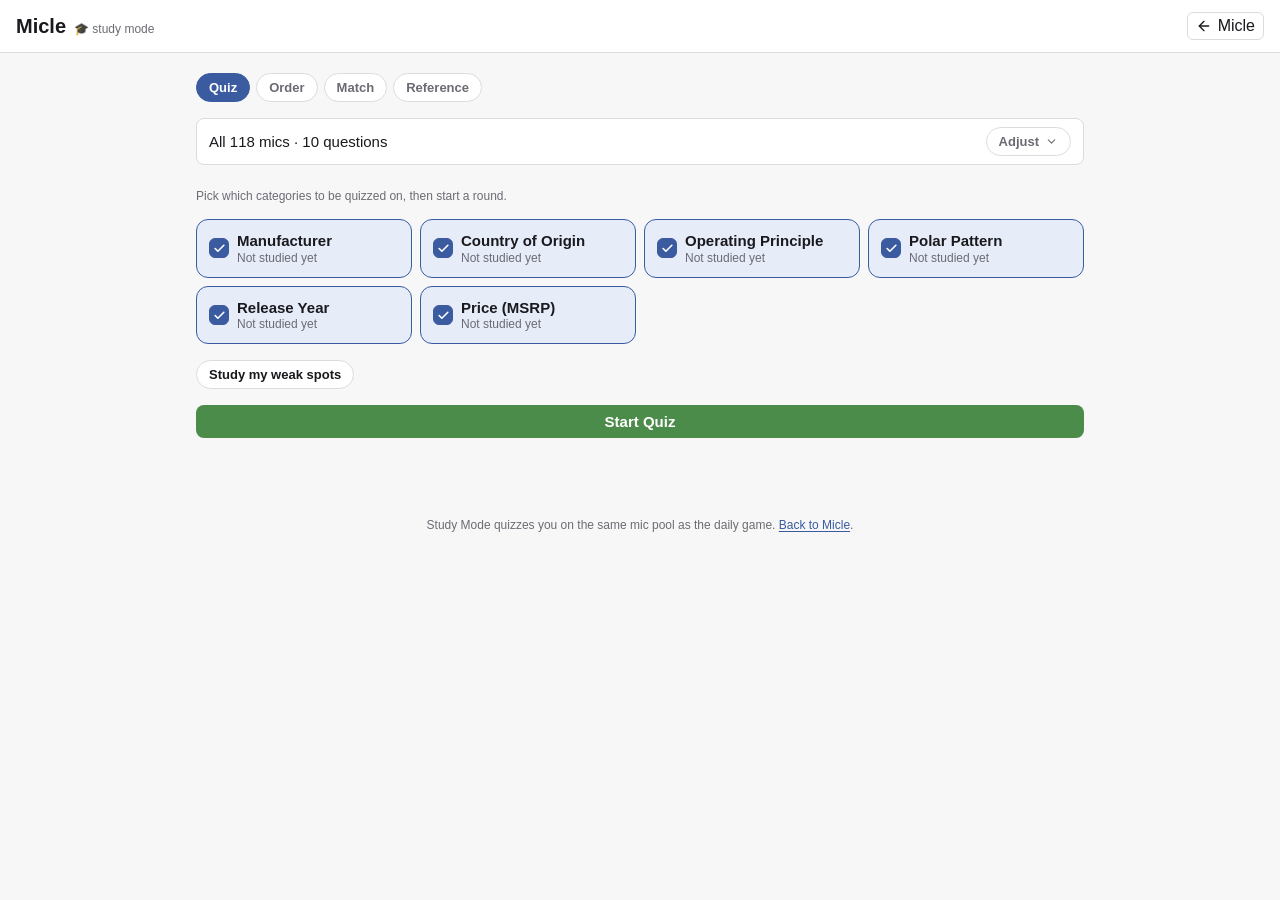
==== commit 00d3ab04: "Drop the photo feature from the Reference cards Sourcing photos turned out to be more work than it w" ====
--- a/training/index.html
+++ b/training/index.html
@@ -253,30 +253,9 @@
         <p id="reference-status" class="visually-hidden" role="status" aria-live="polite"></p>
         <p id="reference-detail-empty" hidden>Search or click into the list above to see a mic's full details.</p>
         <div id="reference-board" class="board board--reference" hidden></div>
-        <!-- Every photo's licence, author and the change made to it. The cards
-             carry a short credit each; this is the long form, and it's where
-             the resize is disclosed, which CC licences require. -->
-        <details id="photo-credits" class="photo-credits" hidden>
-          <summary>Photo credits</summary>
-          <ul id="photo-credits-list"></ul>
-        </details>
       </div>
     </section>
   </main>
-
-  <!-- The stored photos are 600px on the long edge, so there's real detail
-       behind the 56px thumbnail. Reuses the .modal pattern from the daily
-       game's stats dialog, widened for an image. -->
-  <dialog id="photo-modal" class="modal modal--photo" aria-labelledby="photo-modal-title">
-    <div class="modal-content">
-      <div class="modal-header">
-        <h2 id="photo-modal-title"></h2>
-        <button id="photo-modal-close" type="button" class="icon-btn" aria-label="Close">✕</button>
-      </div>
-      <img id="photo-modal-img" class="photo-modal-img" alt="" />
-      <p id="photo-modal-credit" class="mic-photo-credit"></p>
-    </div>
-  </dialog>
 
   <footer class="site-footer">
     <p>Study Mode quizzes you on the same mic pool as the daily game. <a href="/">Back to Micle</a>.</p>
@@ -284,7 +263,6 @@
 
   <script src="/data/mics.js"></script>
   <script src="/data/worldmap.js"></script>
-  <script src="/data/photos.js"></script>
   <script src="/js/storage.js"></script>
   <script src="/js/compare.js"></script>
   <script src="/js/autocomplete.js"></script>
--- a/css/training.css
+++ b/css/training.css
@@ -906,7 +906,7 @@
    It's a separate rule set rather than a shared one because the two exist for
    different reasons: card mode is how the game board survives a narrow
    viewport, this is how the reference browses. They already differ (the
-   photo slot, the darker chips) and may diverge further. If you change chip
+   darker chips, the chip widths) and may diverge further. If you change chip
    styling in one, check the other. */
 .board--reference {
   display: grid;
@@ -949,21 +949,11 @@
   background: var(--surface);
 }
 
-/* Thumbnail and name on one line across the top of the card. */
-.board--reference .mic-card-head {
+.board--reference > .board-row > .cell--guess {
   grid-column: 1 / -1;
-  display: flex;
-  align-items: center;
-  gap: var(--space-3);
-  min-width: 0;
-}
-
-.board--reference .mic-card-head > .cell--guess {
-  flex: 1;
-  min-width: 0;
   border: none;
   background: transparent;
-  padding: 0;
+  padding: 0 var(--space-1) var(--space-1);
   font-size: var(--fs-md);
   min-height: 0;
 }
@@ -1034,115 +1024,6 @@
   }
 }
 
-/* A fixed square, so a card is the same height with or without its photo.
-   contain, not cover: mics range from squat boundary plates to tall pencil
-   condensers, and cover would crop the top off the long ones — it would also
-   mean displaying a crop of a licensed image, one more change to disclose. */
-.mic-photo {
-  flex: none;
-  width: 56px;
-  height: 56px;
-  margin: 0;
-  border-radius: var(--radius-md);
-  background: var(--bg);
-  overflow: hidden;
-}
-
-.mic-photo img {
-  display: block;
-  width: 100%;
-  height: 100%;
-  object-fit: contain;
-}
-
-.mic-photo--empty {
-  display: flex;
-  align-items: center;
-  justify-content: center;
-  color: var(--border);
-}
-
-.mic-photo--empty svg {
-  width: 1.4rem;
-  height: 1.4rem;
-}
-
-.mic-photo-credit {
-  grid-column: 1 / -1;
-  margin: 0;
-  font-size: var(--fs-2xs);
-  color: var(--muted);
-  line-height: 1.35;
-}
-
-.mic-photo-credit a {
-  color: var(--muted);
-  text-decoration: underline;
-  text-underline-offset: 2px;
-}
-
-.mic-photo-credit a:hover { color: var(--accent); }
-
-/* Wider than the 360px stats dialog it borrows from — the stored photos are
-   600px on the long edge and this is the only place they're seen full size. */
-.modal--photo {
-  max-width: min(640px, calc(100vw - 2 * var(--space-5)));
-}
-
-.modal--photo .modal-content { max-width: 640px; }
-
-/* Natural size, capped — not stretched to fill. width:100% blew a portrait
-   302x600 photo up into a 600x630 box and letterboxed the mic inside it. */
-.photo-modal-img {
-  display: block;
-  margin: 0 auto var(--space-3);
-  max-width: 100%;
-  max-height: 70vh;
-  width: auto;
-  height: auto;
-  background: var(--bg);
-  border-radius: var(--radius-md);
-}
-
-/* The thumbnail is a control now, so it needs the button reset and a visible
-   affordance on hover and focus. */
-.mic-photo--button {
-  padding: 0;
-  border: 1px solid transparent;
-  cursor: pointer;
-  transition: border-color 120ms ease;
-}
-
-.mic-photo--button:hover { border-color: var(--accent); }
-
-.mic-photo--button:focus-visible {
-  outline: 2px solid var(--accent);
-  outline-offset: 2px;
-}
-
-.photo-credits {
-  margin-top: var(--space-6);
-  font-size: var(--fs-xs);
-  color: var(--muted);
-}
-
-.photo-credits summary {
-  cursor: pointer;
-  padding: var(--space-2) 0;
-}
-
-.photo-credits ul {
-  margin: 0;
-  padding-left: var(--space-5);
-  display: flex;
-  flex-direction: column;
-  gap: var(--space-2);
-  line-height: 1.5;
-}
-
-.photo-credits a { color: var(--muted); text-decoration: underline; text-underline-offset: 2px; }
-.photo-credits a:hover { color: var(--accent); }
-
 @media (prefers-reduced-motion: reduce) {
   .mic-map-country--has-mics,
   .country-chip,
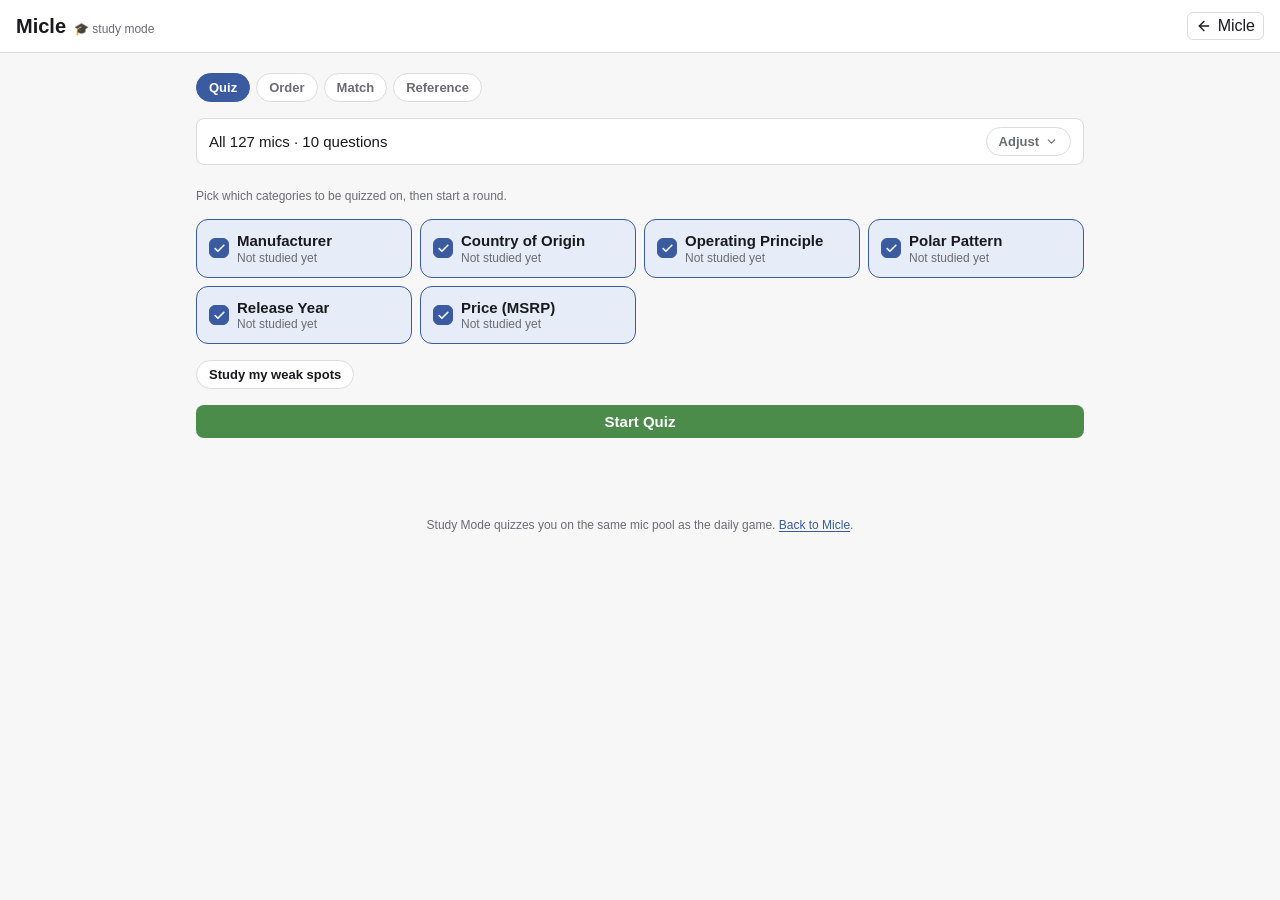
==== commit 9a424df3: "Rebuild the Reference tab around the photos, and flatten its controls Two changes that share the sam" ====
--- a/training/index.html
+++ b/training/index.html
@@ -217,42 +217,83 @@
 
     <section id="reference-tab" hidden>
       <p class="mode-note">Search or browse the full pool to study up before you play.</p>
-      <div class="guess-form">
-        <div class="guess-row">
-          <div class="autocomplete">
-            <label for="reference-input" class="visually-hidden">Search or browse microphones</label>
-            <input
-              id="reference-input"
-              name="reference-search"
-              type="text"
-              placeholder="Search or browse microphones…"
-              role="combobox"
-              aria-expanded="false"
-              aria-autocomplete="list"
-              aria-controls="reference-list"
-              autocomplete="off"
-              data-lpignore="true"
-              data-1p-ignore
-              data-bwignore
-              data-form-type="other"
-              data-protonpass-ignore="true"
-            />
-            <ul id="reference-list" class="ac-list" role="listbox" hidden></ul>
-          </div>
-        </div>
-      </div>
+      <!-- A plain search input, deliberately NOT a combobox: it narrows the
+           table below as you type rather than opening a listbox to pick from,
+           so the combobox roles it used to carry would promise a popup that
+           no longer exists. type="search" gets the native clear button. -->
+      <!-- Search, sort and view on one line. These were three separate strips
+           with their own uppercase labels; position carries what the labels
+           used to, and the row reads as one control surface instead of three. -->
+      <div class="mic-toolbar">
+        <label for="reference-input" class="visually-hidden">Search microphones</label>
+        <input
+          id="reference-input"
+          name="reference-search"
+          type="search"
+          placeholder="Search microphones…"
+          autocomplete="off"
+          data-lpignore="true"
+          data-1p-ignore
+          data-bwignore
+          data-form-type="other"
+          data-protonpass-ignore="true"
+        />
+        <!-- Shown only where there are no clickable column headers: gallery at
+             any width, and list below 800px. See renderReference(). -->
+        <div id="reference-sort" class="mic-sort" hidden>
+          <button type="button" id="reference-sort-btn" class="mic-sort-btn" aria-expanded="false" aria-controls="reference-sort-menu">
+            <span id="reference-sort-current">Name ↑</span>
+            <svg viewBox="0 0 24 24" fill="none" stroke="currentColor" stroke-width="2" stroke-linecap="round" stroke-linejoin="round" aria-hidden="true"><path d="m6 9 6 6 6-6"/></svg>
+          </button>
+          <div id="reference-sort-menu" class="mic-sort-menu" role="group" aria-label="Sort by" hidden></div>
+        </div>
+        <!-- Icon-only: two options with aria-pressed need no text labels. -->
+        <div id="reference-view-toggle" class="mic-view-toggle" role="group" aria-label="View">
+          <button type="button" class="mic-view-btn" data-view="list" aria-pressed="false" aria-label="List view" title="List view">
+            <svg viewBox="0 0 24 24" fill="none" stroke="currentColor" stroke-width="2" stroke-linecap="round" stroke-linejoin="round" aria-hidden="true"><path d="M8 6h13M8 12h13M8 18h13M3 6h.01M3 12h.01M3 18h.01"/></svg>
+          </button>
+          <button type="button" class="mic-view-btn mic-view-btn--active" data-view="gallery" aria-pressed="true" aria-label="Gallery view" title="Gallery view">
+            <svg viewBox="0 0 24 24" fill="none" stroke="currentColor" stroke-width="2" stroke-linecap="round" stroke-linejoin="round" aria-hidden="true"><rect x="3" y="3" width="7" height="7" rx="1"/><rect x="14" y="3" width="7" height="7" rx="1"/><rect x="3" y="14" width="7" height="7" rx="1"/><rect x="14" y="14" width="7" height="7" rx="1"/></svg>
+          </button>
+        </div>
+      </div>
+      <!-- The map is the visual way into country filtering; the Country facet
+           button below is the exhaustive one. Capped in height so the controls
+           and the first mics clear the fold. -->
+      <!-- The label is a sibling of #reference-map, not a child: buildMapSvg
+           assigns innerHTML on that element and would wipe it out. -->
       <div class="mic-map">
         <div id="reference-map" class="mic-map-figure"></div>
-        <div id="reference-chips" class="country-chips" role="group" aria-label="Filter by country"></div>
+        <p id="reference-map-label" class="mic-map-label" hidden></p>
       </div>
       <div id="reference-detail">
-        <div id="reference-sort" class="mic-sort" hidden>
-          <span id="reference-sort-label" class="mic-sort-label">Sort</span>
-          <div id="reference-sort-pills" class="mic-sort-pills" role="group" aria-labelledby="reference-sort-label"></div>
-        </div>
+        <!-- Both rows are filled by js/training.js: the menus from the FACETS
+             table, the chips from whatever is currently selected. The chip row
+             stays hidden until something is on, so an unfiltered tab is one
+             line of controls, not two. -->
+        <div class="mic-filters">
+          <div id="reference-filter-menus" class="mic-filter-menus" role="group" aria-label="Filter"></div>
+        </div>
+        <!-- Panels live outside the button strip and render as plain blocks
+             under the whole bar rather than popovers anchored to their own
+             button: no positioning JS, no collision handling, and nothing can
+             clip them if the strip ever gains an overflow. -->
+        <div id="reference-filter-panels" class="mic-filter-panels"></div>
+        <div id="reference-active-filters" class="mic-active-filters" role="group" aria-label="Active filters" hidden></div>
         <p id="reference-status" class="visually-hidden" role="status" aria-live="polite"></p>
-        <p id="reference-detail-empty" hidden>Search or click into the list above to see a mic's full details.</p>
-        <div id="reference-board" class="board board--reference" hidden></div>
+        <p id="reference-empty" class="mic-empty" hidden></p>
+        <!-- The list and the detail panel sit side by side above 900px and
+             stack below it, where the panel becomes a <dialog> sheet instead. -->
+        <div id="reference-layout" class="mic-layout">
+          <div id="reference-board" class="board board--reference" hidden></div>
+          <aside id="reference-detail-panel" class="mic-detail" hidden aria-live="polite"></aside>
+        </div>
+        <dialog id="reference-detail-sheet" class="mic-detail-sheet">
+          <button type="button" id="reference-sheet-close" class="mic-sheet-close" aria-label="Close">
+            <svg viewBox="0 0 24 24" fill="none" stroke="currentColor" stroke-width="2" stroke-linecap="round" stroke-linejoin="round" aria-hidden="true"><path d="M18 6 6 18M6 6l12 12"/></svg>
+          </button>
+          <div id="reference-sheet-body"></div>
+        </dialog>
       </div>
     </section>
   </main>
@@ -262,6 +303,9 @@
   </footer>
 
   <script src="/data/mics.js"></script>
+  <!-- Study Mode only. The daily game has no use for photos and its payload
+       shouldn't grow for a feature it doesn't render. -->
+  <script src="/data/photos.js"></script>
   <script src="/data/worldmap.js"></script>
   <script src="/js/storage.js"></script>
   <script src="/js/compare.js"></script>
--- a/css/styles.css
+++ b/css/styles.css
@@ -47,6 +47,15 @@
   /* Uniform tile height: icon line + two text lines + padding. Tuned against
      the widest real values in the pool, not derived arithmetically. */
   --tile-h: 4.25rem;
+
+  /* Declares which schemes this page supports, so the UA draws its own
+     controls — checkboxes, radios, range thumbs, scrollbars, the search
+     field's clear button — in the matching one. Without it every native
+     control is painted light no matter what the page looks like, which is
+     why a checkbox sat white-on-white against a dark panel. It keys off
+     prefers-color-scheme, the same signal the dark overrides below use, so
+     the two can't drift apart. */
+  color-scheme: light dark;
 }
 
 @media (prefers-color-scheme: dark) {
@@ -265,7 +274,11 @@
 
 .mode-btn:hover { background: var(--bg); }
 
-.mode-btn--active {
+/* :hover listed too — .mode-btn:hover out-ranks a bare modifier class, so
+   without it hovering the active button swapped the blue fill for --bg and
+   left white text on a near-white background in light mode. */
+.mode-btn--active,
+.mode-btn--active:hover {
   background: var(--accent);
   border-color: var(--accent);
   color: #fff;
@@ -308,7 +321,9 @@
 
 .infinity-toggle:hover { background: var(--bg); }
 
-.infinity-toggle--active {
+/* :hover listed for the same reason as .mode-btn--active above. */
+.infinity-toggle--active,
+.infinity-toggle--active:hover {
   background: var(--accent);
   border-color: var(--accent);
   color: #fff;
@@ -441,6 +456,17 @@
   background: var(--loss-bg);
   color: var(--loss);
   border-color: var(--loss);
+}
+
+/* Informational, not a verdict — the round is still going. Uses the --hint
+   pair rather than --match or --loss for the reason given where those tokens
+   are defined: tint + border + text, never a solid fill. That matters here
+   more than anywhere else, because the only time this banner appears the row
+   directly above it is entirely green, and it must not read as a win. */
+.status-banner--note {
+  background: var(--hint-bg);
+  color: var(--hint);
+  border-color: var(--hint);
 }
 
 /* overflow must stay visible: `overflow-x: auto` forces overflow-y to compute
--- a/css/training.css
+++ b/css/training.css
@@ -760,94 +760,14 @@
   stroke-width: 2;
 }
 
-/* The real control. Denmark is roughly 5x3 CSS px on a phone and Austria 8x3,
-   so the map alone can't be the way you pick a country — these chips are
-   keyboard-navigable, screen-reader-legible and comfortably tappable at every
-   width, and they carry the per-country counts the map can't show. */
-.country-chips {
-  display: flex;
-  flex-wrap: wrap;
-  gap: var(--space-2);
-  margin-top: var(--space-3);
-}
-
-.country-chip {
-  display: inline-flex;
-  align-items: center;
-  gap: var(--space-2);
-  min-height: 2.75rem;
-  padding: var(--space-2) var(--space-4);
-  font-size: var(--fs-sm);
-  font-weight: 600;
-  color: var(--text);
-  background: var(--surface);
-  border: 1px solid var(--border);
-  border-radius: var(--radius-pill);
-  cursor: pointer;
-  transition: background-color 120ms ease, border-color 120ms ease;
-}
-
-.country-chip:hover { background: var(--bg); }
-
-.country-chip[aria-pressed="true"] {
-  background: var(--accent);
-  border-color: var(--accent);
-  color: #fff;
-}
-
-.country-chip-count {
-  font-size: var(--fs-2xs);
-  color: var(--muted);
-}
-
-.country-chip[aria-pressed="true"] .country-chip-count { color: #fff; }
-
 /* --------------------------------------------------------- Sorting + table */
 
-/* Pills are the only sort control that survives card mode: below 800px
-   .board-row--header is display:none, so the clickable column headers
-   genuinely don't exist there. Both controls drive the same state. */
+/* Only rendered where no clickable column header exists — gallery at any
+   width, list below 800px. js/training.js owns that decision; this is just
+   the dropdown's shell. position: relative so the menu can hang off it. */
 .mic-sort {
-  display: flex;
-  align-items: center;
-  gap: var(--space-3);
-  flex-wrap: wrap;
-  margin-bottom: var(--space-3);
-}
-
-.mic-sort-label {
-  font-size: var(--fs-2xs);
-  text-transform: uppercase;
-  letter-spacing: 0.03em;
-  font-weight: 600;
-  color: var(--muted);
-}
-
-.mic-sort-pills {
-  display: flex;
-  flex-wrap: wrap;
-  gap: var(--space-2);
-}
-
-.mic-sort-pill {
-  min-height: 2.25rem;
-  padding: var(--space-1) var(--space-3);
-  font-size: var(--fs-sm);
-  font-weight: 600;
-  color: var(--muted);
-  background: var(--surface);
-  border: 1px solid var(--border);
-  border-radius: var(--radius-pill);
-  cursor: pointer;
-  transition: background-color 120ms ease, color 120ms ease;
-}
-
-.mic-sort-pill:hover { background: var(--bg); }
-
-.mic-sort-pill--active {
-  background: var(--accent);
-  border-color: var(--accent);
-  color: #fff;
+  position: relative;
+  flex: none;
 }
 
 /* Column headers become buttons so they're keyboard-operable. Styled to still
@@ -895,139 +815,515 @@
   overflow: visible;
 }
 
-/* ------------------------------------------------------ Reference card grid
-
-   Every mic is a card at every width, laid out as a gallery. The card
-   deliberately matches the daily board's card mode (css/styles.css, inside
-   @media (max-width: 800px)) — the same labelled chips via data-label, the
-   same full-width Polar Pattern — so a mic reads the same wherever you meet
-   it.
-
-   It's a separate rule set rather than a shared one because the two exist for
-   different reasons: card mode is how the game board survives a narrow
-   viewport, this is how the reference browses. They already differ (the
-   darker chips, the chip widths) and may diverge further. If you change chip
-   styling in one, check the other. */
+/* --------------------------------------------------- Reference tile rows
+
+   The daily board's look, compacted. Each value keeps its own bordered tile
+   on --surface, in the same 7 aligned columns, so a mic reads here the way it
+   reads when you're guessing it.
+
+   The one thing that doesn't carry over is --tile-h. That 4.25rem floor
+   exists so the game's guess rows stay height-matched to each other, which is
+   what makes a board of them look like a board. Nothing here is matched
+   against anything, so a one-line value gets one line: 74px per mic becomes
+   ~35px, and a screen shows about 25 mics instead of 12.
+
+   Tiles are left-aligned rather than centred, the other departure. Centring
+   is right on the board, where every cell is a short scored result; here the
+   Polar Pattern column carries things like the C414's six-pattern list, and
+   centred ragged text is materially harder to scan down a column of 118. */
 .board--reference {
-  display: grid;
-  grid-template-columns: repeat(auto-fill, minmax(240px, 1fr));
-  gap: var(--space-3);
-  align-items: start;
-}
-
-/* The labels live on each chip now, and the sort pills above cover sorting,
-   so a shared column header has nothing left to do. */
-.board--reference > .board-row--header {
-  display: none;
-}
-
-.board--reference > .mic-group {
-  grid-column: 1 / -1;
-}
-
-/* The gallery gets more room than the quiz screens: 4 cards across instead
-   of 3, which alone takes about 2,200px off the page. :has() keys it to the
-   tab actually being visible, so Quiz, Order and Match keep the shared 920px
-   and no JS has to toggle a class on tab switch. */
+  gap: 0.25rem;
+}
+
+/* Wider than the quiz screens: the extra 260px all goes to the columns, which
+   is the difference between the long pattern lists sitting on one line and
+   wrapping to two. :has() keys it to the tab actually being visible, so Quiz,
+   Order and Match keep the shared 920px without any JS toggling a class. */
 main:has(#reference-tab:not([hidden])) {
   max-width: 1180px;
 }
 
-/* Twelve narrow tracks, so each chip can take a share that suits its value:
-   Origin and Principle split the first row, Polar Pattern gets the second to
-   itself, and the third is Manufacturer at half width with Year and Price in
-   a quarter each. A plain two-column grid left Price alone on a fourth row,
-   which cost ~2,100px across the page and looked like a missing chip; three
-   equal thirds on the bottom row were too narrow for the word MANUFACTURER,
-   which can't wrap and spilled out of its chip. */
+/* Re-weighted from the game board's ratios. The name column is widest here
+   because it carries the full "Audio-Technica ATM87R" rather than a guess,
+   Origin and Manufacturer are single words, and Year and Price are narrow
+   fixed-width numbers. Polar Pattern keeps the lion's share — the C414's
+   six-pattern list is still the longest value in the pool. */
 .board--reference > .board-row {
-  grid-template-columns: repeat(12, minmax(0, 1fr));
+  grid-template-columns: 1.7fr 0.85fr 1.2fr 2.1fr 1.15fr 0.6fr 0.8fr;
   gap: var(--space-2);
-  padding: var(--space-3);
-  border: 1px solid var(--border);
-  border-radius: var(--radius-lg);
-  background: var(--surface);
-}
-
+  padding: 0;
+}
+
+/* Same tile as the game, minus the floor. min-height is one line of text plus
+   its padding, so short values sit on one line and the pattern lists grow the
+   row only when they actually need to. */
+.board--reference > .board-row > .cell {
+  min-height: 1.95rem;
+  padding: 0.25rem var(--space-2);
+  border: 1px solid var(--border);
+  border-radius: var(--radius-sm);
+  background: var(--surface);
+  align-items: flex-start;
+  justify-content: center;
+  text-align: left;
+  font-size: var(--fs-xs);
+  line-height: 1.3;
+}
+
+/* The name is the row's subject; everything else is an attribute of it. */
 .board--reference > .board-row > .cell--guess {
-  grid-column: 1 / -1;
+  font-weight: 600;
+}
+
+/* Numbers align on their right edge and share a digit width, so prices and
+   years compare by length down the column — worth keeping even though the
+   other tiles are left-aligned, since these two are the only columns you read
+   as quantities rather than labels. */
+.board--reference > .board-row > .cell[data-label="Year"],
+.board--reference > .board-row > .cell[data-label="Price"] {
+  text-align: right;
+  align-items: flex-end;
+  font-variant-numeric: tabular-nums;
+}
+
+/* The header is a set of column labels, not a row of tiles — it has to shed
+   the chrome the rule above just gave every .cell. styles.css already resets
+   .board-row--header > .cell, but that selector ties this one on specificity
+   and loses on order, so it gets restated here rather than left to chance. */
+.board--reference > .board-row--header > .cell {
+  min-height: 0;
+  padding: var(--space-2) var(--space-2) var(--space-1);
   border: none;
   background: transparent;
-  padding: 0 var(--space-1) var(--space-1);
-  font-size: var(--fs-md);
-  min-height: 0;
-}
-
-/* The explicit single full-width track matters. The base .cell is a centred
-   flex box, and with display: grid its justify-content: center centres the
-   implicit track instead — so a short value like "Cardioid" sat in a narrow
-   track in the middle while long values ran full width from the left. */
-.board--reference > .board-row > .cell:not(.cell--guess) {
-  display: grid;
-  grid-template-columns: minmax(0, 1fr);
-  justify-content: stretch;
-  align-items: start;
-  align-content: start;
-  gap: 0.1rem;
-  text-align: left;
-  min-height: 3.1rem;
-  padding: var(--space-2);
-  background: var(--bg);
-}
-
-.board--reference > .board-row > .cell:not(.cell--guess)::before {
-  content: attr(data-label);
-  font-size: var(--fs-2xs);
-  text-transform: uppercase;
-  letter-spacing: 0.03em;
-  font-weight: 600;
-  opacity: 0.75;
-}
-
-/* Keyed to the REFERENCE_FIELDS labels in js/training.js, like card mode's
-   Polar Pattern rule. If a label is renamed its chip falls back to the
-   default span below and still renders — it just loses its tuned width. */
-.board--reference > .board-row > .cell:not(.cell--guess) {
-  grid-column: span 6;
-}
-
-.board--reference > .board-row > .cell[data-label="Year"],
-.board--reference > .board-row > .cell[data-label="Price"] {
-  grid-column: span 3;
-}
-
-/* Pattern lists run several times longer than any other value. */
-.board--reference > .board-row > .cell[data-label="Polar Pattern"] {
-  grid-column: 1 / -1;
-}
-
-/* Each card sizes its own bottom row. Card width depends on how many columns
-   happen to fit, not directly on the viewport — at 800px three columns leave
-   a card ~237px wide, and a quarter of that is too narrow for a five-figure
-   price like $14,998, which can't wrap. So the card is a size container, and
-   below the threshold Manufacturer takes the full row with Year and Price
-   halving the next one: four chip rows instead of three, but nothing spills.
-   A viewport media query would get this wrong, since the same viewport can
-   produce different card widths as the column count steps. */
-.board--reference > .board-row {
-  container-type: inline-size;
-}
-
-@container (max-width: 250px) {
-  .board--reference > .board-row > .cell[data-label="Manufacturer"] {
-    grid-column: 1 / -1;
+  align-items: flex-start;
+}
+
+.board--reference > .board-row--header {
+  border-bottom: 1px solid var(--border);
+  margin-bottom: 0.25rem;
+}
+
+/* buildHeaderCell puts the same data-label on the header cells, so the
+   right-alignment rule above lands on the Year and Price headings too. The
+   button has to opt in separately — it's a block inside the cell with its own
+   text-align. */
+.board--reference > .board-row--header .mic-sort-header {
+  text-align: inherit;
+  width: 100%;
+}
+
+/* -------------------------------------------------- Reference on a phone
+
+   Seven columns don't survive a 390px viewport, and card mode (css/styles.css,
+   @media max-width 800px) is the wrong fallback here: it gives every value a
+   labelled chip with a 3.1rem floor, which ran the tab to 27,811px. Instead
+   the row keeps its line-per-mic shape and simply wraps — the name on its own
+   line, the six values flowing after it as one muted run separated by
+   middots. The labels go with the columns, which is survivable because every
+   value says what it is: a year, a price, a country, a pattern. */
+@media (max-width: 800px) {
+  .board--reference > .board-row {
+    display: flex;
+    flex-wrap: wrap;
+    gap: 0 var(--space-2);
+    padding: var(--space-2) var(--space-2) var(--space-3);
+    border: none;
+    border-bottom: 1px solid var(--border);
+    border-radius: 0;
+    background: transparent;
   }
 
+  /* .board-row--header is already display:none in card mode, but the flex rule
+     above ties it on specificity and wins on order, which switched the seven
+     column names back on as a meaningless wrapped block above the list. The
+     extra class pins it shut regardless of order. */
+  .board--reference > .board-row.board-row--header {
+    display: none;
+  }
+
+  /* Tiles are a desktop-column device: at 390px each one would be a bordered
+     box on its own line and the tab would run past 25,000px. Here the values
+     go back to flowing as text, so every cell sheds the border, the fill and
+     the floor the tile rule gives it. */
+  .board--reference > .board-row > .cell {
+    min-height: 0;
+    border: none;
+    background: transparent;
+    border-radius: 0;
+  }
+
+  .board--reference > .board-row > .cell--guess {
+    flex: 0 0 100%;
+    font-size: var(--fs-base);
+    padding: 0 0 0.1rem;
+  }
+
+  .board--reference > .board-row > .cell:not(.cell--guess) {
+    display: block;
+    padding: 0;
+    font-size: var(--fs-xs);
+    color: var(--muted);
+  }
+
+  /* Card mode hangs the category name off each chip. Back out both that and
+     the 3-line clamp it pairs with. */
+  .board--reference > .board-row > .cell:not(.cell--guess)::before {
+    content: none;
+  }
+
+  /* Inline, not block: the middot below is an ::after on the cell, and after a
+     block-level .cell-text it would drop onto its own line inside the cell
+     instead of following the value. */
+  .board--reference > .board-row > .cell:not(.cell--guess) > .cell-text {
+    display: inline;
+    -webkit-line-clamp: none;
+    line-clamp: none;
+  }
+
+  .board--reference > .board-row > .cell:not(.cell--guess):not(:last-child)::after {
+    content: "·";
+    margin-left: var(--space-2);
+    opacity: 0.5;
+  }
+
+  /* Right-alignment is a column property; inline in a wrapped run it would
+     just push the price away from the value before it. */
   .board--reference > .board-row > .cell[data-label="Year"],
   .board--reference > .board-row > .cell[data-label="Price"] {
-    grid-column: span 6;
+    text-align: left;
+    align-items: stretch;
+  }
+}
+
+/* ------------------------------------------------------- Reference filters
+
+   A row of disclosure buttons, each opening a checklist below the whole bar.
+   Panels are plain blocks in normal flow rather than popovers anchored to
+   their own button: nothing to position, nothing to collide, and no ancestor
+   can clip them — the trap .board documents in css/styles.css, where an
+   overflow on one axis silently makes the element a scrollport on both.
+
+   Every facet is one of these buttons now, Country included — it used to be
+   a heavier strip of chips under the map, which read as its own system. One
+   row, one weight, one set of controls. */
+.mic-filters {
+  display: flex;
+  align-items: center;
+  gap: var(--space-3);
+  flex-wrap: wrap;
+  margin-bottom: var(--space-3);
+}
+
+.mic-filter-menus {
+  display: flex;
+  flex-wrap: wrap;
+  gap: var(--space-2);
+}
+
+.facet-btn {
+  display: inline-flex;
+  align-items: center;
+  gap: var(--space-2);
+  min-height: 2.25rem;
+  padding: var(--space-1) var(--space-3);
+  font: inherit;
+  font-size: var(--fs-sm);
+  font-weight: 600;
+  color: var(--muted);
+  background: var(--surface);
+  border: 1px solid var(--border);
+  border-radius: var(--radius-pill);
+  cursor: pointer;
+  transition: background-color 120ms ease, color 120ms ease, border-color 120ms ease;
+}
+
+.facet-btn:hover { background: var(--bg); }
+
+/* Open and active are different states and can occur apart: a panel can be
+   open with nothing checked, and a facet stays filtered once closed. */
+.facet-btn[aria-expanded="true"] {
+  border-color: var(--accent);
+  color: var(--text);
+}
+
+/* :hover listed so .facet-btn:hover can't replace the fill and leave white
+   text on --bg (unreadable in light mode). */
+.facet-btn--active,
+.facet-btn--active:hover {
+  background: var(--accent);
+  border-color: var(--accent);
+  color: #fff;
+}
+
+.facet-btn-badge {
+  font-size: var(--fs-2xs);
+  font-weight: 600;
+  padding: 0 var(--space-2);
+  border-radius: var(--radius-pill);
+  background: var(--bg);
+  color: var(--muted);
+}
+
+.facet-btn--active .facet-btn-badge {
+  background: rgba(255, 255, 255, 0.22);
+  color: #fff;
+}
+
+.mic-filter-panels:empty { display: none; }
+
+.facet-panel {
+  margin-bottom: var(--space-3);
+  padding: var(--space-4);
+  background: var(--surface);
+  border: 1px solid var(--border);
+  border-radius: var(--radius-lg);
+}
+
+/* Manufacturer carries 34 options. Two columns keeps it from running a
+   third of a screen tall, and the cap turns the long tail into a scroll
+   rather than pushing the table off the page. */
+.facet-options {
+  display: grid;
+  grid-template-columns: repeat(auto-fill, minmax(190px, 1fr));
+  gap: var(--space-1) var(--space-4);
+  max-height: 45vh;
+  overflow-y: auto;
+}
+
+.facet-option {
+  display: flex;
+  align-items: center;
+  gap: var(--space-2);
+  min-height: 2.25rem;
+  padding: 0 var(--space-2);
+  font-size: var(--fs-sm);
+  border-radius: var(--radius-sm);
+  cursor: pointer;
+}
+
+.facet-option:hover { background: var(--bg); }
+
+/* Drawn from the site's tokens rather than left to the UA.
+   accent-color alone only tints the CHECKED fill — an unchecked box keeps the
+   platform's own light-mode square, which stayed white-on-dark here however
+   the page declared its color-scheme. appearance:none plus a ::before glyph
+   is the only way to get both states right in every engine. The element stays
+   a real <input>, so the label association, keyboard behaviour and
+   screen-reader semantics are all untouched; only the painting changes. */
+.facet-option input[type="checkbox"],
+.facet-option input[type="radio"] {
+  appearance: none;
+  -webkit-appearance: none;
+  flex: none;
+  width: 1rem;
+  height: 1rem;
+  margin: 0;
+  display: grid;
+  place-content: center;
+  background: var(--bg);
+  border: 1px solid var(--border);
+  cursor: pointer;
+  transition: background-color 120ms ease, border-color 120ms ease;
+}
+
+.facet-option input[type="checkbox"] { border-radius: var(--radius-sm); }
+.facet-option input[type="radio"] { border-radius: 50%; }
+
+.facet-option input[type="checkbox"]:hover,
+.facet-option input[type="radio"]:hover { border-color: var(--accent); }
+
+.facet-option input:checked {
+  background: var(--accent);
+  border-color: var(--accent);
+}
+
+/* The glyph is --surface, not #fff. White on the dark theme's lighter accent
+   (#7fa0e0) is about 2:1 and barely legible; --surface tracks the theme and
+   lands near 6.5:1 in both — white on the light accent, near-black on the
+   dark one. */
+.facet-option input[type="checkbox"]::before {
+  content: "";
+  width: 0.5rem;
+  height: 0.28rem;
+  border-left: 2px solid var(--surface);
+  border-bottom: 2px solid var(--surface);
+  transform: rotate(-45deg) translate(1px, -1px);
+  opacity: 0;
+}
+
+.facet-option input[type="checkbox"]:checked::before { opacity: 1; }
+
+.facet-option input[type="radio"]::before {
+  content: "";
+  width: 0.4rem;
+  height: 0.4rem;
+  border-radius: 50%;
+  background: var(--surface);
+  opacity: 0;
+}
+
+.facet-option input[type="radio"]:checked::before { opacity: 1; }
+
+/* appearance:none takes the native focus ring with it. */
+.facet-option input:focus-visible {
+  outline: 2px solid var(--accent);
+  outline-offset: 2px;
+}
+
+.facet-option-name {
+  flex: 1;
+  min-width: 0;
+}
+
+.facet-option-count {
+  font-size: var(--fs-2xs);
+  color: var(--muted);
+  font-variant-numeric: tabular-nums;
+}
+
+/* Dimmed, not hidden. An option that drops to zero under the other facets
+   still says something — and removing it would make the list jump under the
+   pointer mid-decision, and could pull the element out from under focus. */
+.facet-option--empty { opacity: 0.45; }
+
+.facet-option input:disabled { cursor: not-allowed; }
+.facet-option:has(input:disabled) { cursor: not-allowed; }
+
+/* Two <input type=range> stacked in one box. The inputs themselves are
+   pointer-transparent and only their thumbs take events, so the lower one
+   can't swallow clicks meant for the upper — the usual dual-handle trap —
+   and each stays a real range input, keyboard-operable with arrows, Home
+   and End for free. */
+.facet-range-value {
+  display: block;
+  margin-bottom: var(--space-3);
+  font-size: var(--fs-sm);
+  font-weight: 600;
+  font-variant-numeric: tabular-nums;
+  color: var(--text);
+}
+
+.facet-slider {
+  position: relative;
+  height: 1.75rem;
+  margin: 0 0.5rem;
+}
+
+.facet-slider-track,
+.facet-slider-fill {
+  position: absolute;
+  top: 50%;
+  height: 4px;
+  border-radius: var(--radius-pill);
+  transform: translateY(-50%);
+  pointer-events: none;
+}
+
+.facet-slider-track {
+  left: 0;
+  right: 0;
+  background: var(--border);
+}
+
+.facet-slider-fill { background: var(--accent); }
+
+.facet-slider-input {
+  position: absolute;
+  top: 0;
+  left: 0;
+  width: 100%;
+  height: 100%;
+  margin: 0;
+  padding: 0;
+  background: none;
+  appearance: none;
+  -webkit-appearance: none;
+  pointer-events: none;
+}
+
+.facet-slider-input::-webkit-slider-thumb {
+  appearance: none;
+  -webkit-appearance: none;
+  width: 1.15rem;
+  height: 1.15rem;
+  border-radius: 50%;
+  background: var(--surface);
+  border: 2px solid var(--accent);
+  cursor: grab;
+  pointer-events: auto;
+}
+
+.facet-slider-input::-moz-range-thumb {
+  width: 1.15rem;
+  height: 1.15rem;
+  border-radius: 50%;
+  background: var(--surface);
+  border: 2px solid var(--accent);
+  cursor: grab;
+  pointer-events: auto;
+}
+
+.facet-slider-input:focus-visible::-webkit-slider-thumb { box-shadow: 0 0 0 3px var(--hint-bg); }
+.facet-slider-input:focus-visible::-moz-range-thumb { box-shadow: 0 0 0 3px var(--hint-bg); }
+
+.facet-slider-input::-moz-range-track { background: none; }
+
+.facet-range-reset {
+  margin-top: var(--space-3);
+  padding: var(--space-1) var(--space-3);
+  font: inherit;
+  font-size: var(--fs-sm);
+  color: var(--muted);
+  background: var(--bg);
+  border: 1px solid var(--border);
+  border-radius: var(--radius-pill);
+  cursor: pointer;
+}
+
+.facet-range-reset:hover { color: var(--text); }
+
+/* Reuses .set-aside-chip for each active filter — the same removable-chip
+   idiom the round-setup bar uses, rather than a second one that looks
+   almost but not quite like it. */
+.mic-active-filters {
+  display: flex;
+  flex-wrap: wrap;
+  align-items: center;
+  gap: var(--space-2);
+  margin-bottom: var(--space-3);
+}
+
+.mic-clear-all {
+  margin-left: auto;
+  padding: var(--space-1) var(--space-2);
+  font: inherit;
+  font-size: var(--fs-xs);
+  color: var(--muted);
+  background: none;
+  border: none;
+  text-decoration: underline;
+  cursor: pointer;
+}
+
+.mic-clear-all:hover { color: var(--text); }
+
+.mic-empty {
+  margin: var(--space-7) 0;
+  text-align: center;
+  color: var(--muted);
+}
+
+@media (max-width: 800px) {
+  .facet-options {
+    grid-template-columns: minmax(0, 1fr);
+    max-height: 55vh;
   }
 }
 
 @media (prefers-reduced-motion: reduce) {
   .mic-map-country--has-mics,
-  .country-chip,
-  .mic-sort-pill {
+  .facet-btn,
+  .facet-option input {
     transition: none;
   }
 }
@@ -1039,11 +1335,6 @@
 @media (max-width: 520px) {
   .mic-map-figure {
     padding: var(--space-2);
-  }
-
-  .country-chip {
-    flex: 1 1 calc(50% - var(--space-2));
-    justify-content: center;
   }
 }
 
@@ -1443,3 +1734,358 @@
   .quiz-actions { flex-direction: column; align-items: stretch; }
   .quiz-actions .share-btn--page { width: 100%; }
 }
+
+/* ---------------------------------------------------------------- Photos */
+
+/* The thumbnail column leads every Reference row. Sized in rem so it tracks
+   the row's own text scale rather than pinning the row to a pixel height. */
+.mic-thumb {
+  width: 2.5rem;
+  height: 2.5rem;
+  flex: none;
+  border-radius: var(--radius-sm);
+  object-fit: cover;
+  background: var(--bg);
+  display: block;
+}
+
+/* Drawn, not fetched. The real _placeholder-*.webp carries a caption sized
+   for a 1000px canvas; at 2.5rem it is an illegible smudge, and a CSS box
+   costs no request — which matters while a third of the pool is unshot. */
+.mic-thumb--empty {
+  border: 1px dashed var(--border);
+  background: var(--bg) center / 55% no-repeat
+    url("data:image/svg+xml,%3Csvg xmlns='http://www.w3.org/2000/svg' viewBox='0 0 24 24' fill='none' stroke='%236b6b74' stroke-width='1.6' stroke-linecap='round'%3E%3Crect x='9' y='2' width='6' height='11' rx='3'/%3E%3Cpath d='M5 10a7 7 0 0 0 14 0M12 17v4M8 21h8'/%3E%3C/svg%3E");
+}
+@media (prefers-color-scheme: dark) {
+  .mic-thumb--empty {
+    background-image: url("data:image/svg+xml,%3Csvg xmlns='http://www.w3.org/2000/svg' viewBox='0 0 24 24' fill='none' stroke='%239a9aa3' stroke-width='1.6' stroke-linecap='round'%3E%3Crect x='9' y='2' width='6' height='11' rx='3'/%3E%3Cpath d='M5 10a7 7 0 0 0 14 0M12 17v4M8 21h8'/%3E%3C/svg%3E");
+  }
+}
+
+/* Thumbnail column added ahead of the seven existing ones. */
+.board--reference > .board-row {
+  grid-template-columns: 2.5rem 1.7fr 0.85fr 1.2fr 2.1fr 1.15fr 0.6fr 0.8fr;
+  align-items: center;
+  cursor: pointer;
+}
+.board--reference > .board-row--header { cursor: default; }
+.board--reference > .board-row:hover > .cell { border-color: var(--accent); }
+.board--reference > .board-row--selected > .cell {
+  border-color: var(--accent);
+  background: var(--hint-bg);
+}
+
+/* ------------------------------------------------------- view toggle */
+
+.mic-view-toggle {
+  display: flex;
+  gap: var(--space-1);
+  margin-bottom: var(--space-3);
+}
+.mic-view-btn {
+  display: inline-flex;
+  align-items: center;
+  gap: var(--space-2);
+  padding: var(--space-2) var(--space-4);
+  font-size: var(--fs-xs);
+  color: var(--muted);
+  background: var(--surface);
+  border: 1px solid var(--border);
+  border-radius: var(--radius-pill);
+  cursor: pointer;
+}
+.mic-view-btn svg { width: 0.9rem; height: 0.9rem; }
+.mic-view-btn:hover { color: var(--text); }
+.mic-view-btn--active {
+  color: var(--surface);
+  background: var(--accent);
+  border-color: var(--accent);
+}
+
+/* ------------------------------------------------------- layout + panel */
+
+.mic-layout { display: block; }
+
+@media (min-width: 900px) {
+  .mic-layout {
+    display: grid;
+    grid-template-columns: minmax(0, 1fr) 17rem;
+    gap: var(--space-5);
+    align-items: start;
+  }
+  /* Sticky so the photo stays put while a long list scrolls past it. */
+  .mic-detail {
+    position: sticky;
+    top: var(--space-4);
+  }
+}
+
+.mic-detail {
+  border: 1px solid var(--border);
+  border-radius: var(--radius-md);
+  background: var(--surface);
+  padding: var(--space-4);
+}
+.mic-detail-hint {
+  margin: 0;
+  font-size: var(--fs-xs);
+  color: var(--muted);
+}
+.mic-detail-photo {
+  display: block;
+  width: 100%;
+  height: auto;
+  aspect-ratio: 1;
+  object-fit: cover;
+  border-radius: var(--radius-sm);
+  background: var(--bg);
+}
+.mic-detail-name {
+  margin: var(--space-3) 0 0;
+  font-size: var(--fs-md);
+}
+.mic-detail-specs {
+  display: grid;
+  grid-template-columns: auto minmax(0, 1fr);
+  gap: var(--space-1) var(--space-3);
+  margin: var(--space-3) 0 0;
+  font-size: var(--fs-xs);
+}
+.mic-detail-specs dt { color: var(--muted); }
+.mic-detail-specs dd { margin: 0; }
+
+/* ------------------------------------------------------- small-screen sheet */
+
+.mic-detail-sheet {
+  width: min(22rem, calc(100vw - 2 * var(--space-5)));
+  padding: var(--space-5);
+  border: 1px solid var(--border);
+  border-radius: var(--radius-lg);
+  background: var(--surface);
+  color: var(--text);
+}
+.mic-detail-sheet::backdrop { background: rgb(0 0 0 / 0.45); }
+.mic-sheet-close {
+  position: absolute;
+  top: var(--space-3);
+  right: var(--space-3);
+  display: grid;
+  place-content: center;
+  width: 1.75rem;
+  height: 1.75rem;
+  color: var(--muted);
+  background: var(--surface);
+  border: 1px solid var(--border);
+  border-radius: var(--radius-pill);
+  cursor: pointer;
+}
+.mic-sheet-close svg { width: 0.9rem; height: 0.9rem; }
+.mic-detail-sheet .mic-detail-body { margin: 0; }
+
+/* ------------------------------------------------------- gallery */
+
+.mic-gallery {
+  display: grid;
+  grid-template-columns: repeat(auto-fill, minmax(7rem, 1fr));
+  gap: var(--space-4);
+}
+/* A group heading has to span the whole grid or it becomes another tile. */
+.mic-group--gallery { grid-column: 1 / -1; }
+.mic-tile {
+  display: flex;
+  flex-direction: column;
+  gap: var(--space-1);
+  padding: var(--space-2);
+  text-align: left;
+  font: inherit;
+  color: var(--text);
+  background: var(--surface);
+  border: 1px solid var(--border);
+  border-radius: var(--radius-md);
+  cursor: pointer;
+}
+.mic-tile:hover { border-color: var(--accent); }
+.mic-tile--selected {
+  border-color: var(--accent);
+  background: var(--hint-bg);
+}
+/* The tile's own photo fills its width instead of the fixed row thumbnail. */
+.mic-tile .mic-thumb {
+  width: 100%;
+  height: auto;
+  aspect-ratio: 1;
+}
+.mic-tile-name {
+  font-size: var(--fs-xs);
+  line-height: 1.3;
+}
+.mic-tile-meta {
+  font-size: var(--fs-2xs);
+  color: var(--muted);
+}
+
+@media (max-width: 800px) {
+  /* Card mode turns the row into a wrapping flex container, where a fixed
+     thumbnail would be stretched by align-items: stretch. */
+  .board--reference > .board-row > .mic-thumb {
+    align-self: flex-start;
+  }
+}
+
+/* ------------------------------------------------------------- Toolbar */
+
+/* Search, sort and view on one line. These were three stacked strips, each
+   with its own uppercase micro-label; the row's position says what the
+   labels did, and it reads as one surface instead of three. */
+.mic-toolbar {
+  display: flex;
+  align-items: center;
+  gap: var(--space-3);
+  margin-bottom: var(--space-4);
+}
+/* The search box takes whatever the two fixed controls leave. min-width: 0
+   because a flex item's auto minimum would otherwise refuse to shrink past
+   the input's default size and push the toggle off the row. */
+.mic-toolbar input[type="search"] {
+  flex: 1;
+  min-width: 0;
+}
+
+.mic-sort-btn {
+  display: inline-flex;
+  align-items: center;
+  gap: var(--space-2);
+  white-space: nowrap;
+  padding: var(--space-3) var(--space-4);
+  font: inherit;
+  font-size: var(--fs-sm);
+  color: var(--text);
+  background: var(--surface);
+  border: 1px solid var(--border);
+  border-radius: var(--radius-md);
+  cursor: pointer;
+}
+.mic-sort-btn:hover { border-color: var(--accent); }
+.mic-sort-btn svg { width: 0.85rem; height: 0.85rem; color: var(--muted); }
+
+/* Anchored to .mic-sort rather than rendered inline: this one is a short list
+   in a toolbar with nothing to clip it, unlike the facet panels, which sit in
+   a wrapping strip and render as blocks underneath for that reason. */
+.mic-sort-menu {
+  position: absolute;
+  right: 0;
+  top: calc(100% + var(--space-2));
+  z-index: 5;
+  display: flex;
+  flex-direction: column;
+  min-width: 100%;
+  padding: var(--space-2);
+  background: var(--surface);
+  border: 1px solid var(--border);
+  border-radius: var(--radius-md);
+}
+.mic-sort-option {
+  padding: var(--space-2) var(--space-3);
+  font: inherit;
+  font-size: var(--fs-sm);
+  text-align: left;
+  white-space: nowrap;
+  color: var(--text);
+  background: none;
+  border: none;
+  border-radius: var(--radius-sm);
+  cursor: pointer;
+}
+.mic-sort-option:hover { background: var(--bg); }
+.mic-sort-option--active,
+.mic-sort-option--active:hover {
+  background: var(--accent);
+  color: var(--surface);
+}
+
+/* Icon-only segmented pair. Two options carrying aria-pressed don't need
+   text, and dropping it is what lets the whole toolbar fit one line. */
+.mic-view-toggle {
+  display: flex;
+  flex: none;
+  gap: 0;
+  margin-bottom: 0;
+  border: 1px solid var(--border);
+  border-radius: var(--radius-md);
+  overflow: hidden;
+}
+.mic-view-btn {
+  display: grid;
+  place-content: center;
+  padding: var(--space-3);
+  border: none;
+  border-radius: 0;
+  background: var(--surface);
+  color: var(--muted);
+}
+.mic-view-btn svg { width: 1rem; height: 1rem; }
+.mic-view-btn + .mic-view-btn { border-left: 1px solid var(--border); }
+
+@media (max-width: 560px) {
+  /* Search drops to its own line before the two controls start truncating. */
+  .mic-toolbar { flex-wrap: wrap; }
+  .mic-toolbar input[type="search"] { flex: 1 0 100%; }
+}
+
+/* ----------------------------------------------------------------- Map */
+
+/* main is capped at 920px, so the map's 2.58:1 viewBox already tops out near
+   340px tall — this trims a little off that without stranding it.
+   Don't lower it much: the aspect ratio is preserved, so a shorter cap
+   shrinks the map in BOTH directions and leaves it marooned between two
+   empty gutters. At 20rem the gutters are ~25px a side; at 11rem, which is
+   what this first shipped as, they were over 200px and the map looked tiny. */
+.mic-map { margin: var(--space-4) 0; }
+.mic-map-figure { padding: var(--space-2); }
+.mic-map-svg {
+  display: block;
+  width: 100%;
+  max-height: 20rem;
+}
+
+/* Invisible twins of the clickable countries, sized for fingers rather than
+   geography. stroke-width is in viewBox units: the map renders ~0.45 CSS px
+   per unit, so 27 units is ~12 CSS px of stroke, half of it outside the
+   outline — roughly +6px of target on every side. Denmark goes from 3.5x2.3
+   to about 15x14. pointer-events: all hit-tests fill and stroke whatever
+   their paint, which is what makes a transparent halo clickable. */
+.mic-map-hit {
+  fill: transparent;
+  stroke: transparent;
+  stroke-width: 27;
+  stroke-linejoin: round;
+  pointer-events: none; /* syncCountryScope() turns on the live ones */
+  cursor: pointer;
+}
+
+/* Which country a halo belongs to isn't obvious once it reaches well past
+   the coastline, so the label says. Offset down-right of the cursor and
+   never hit-testable, or it would fight the thing it describes. */
+.mic-map-label {
+  position: absolute;
+  z-index: 4;
+  margin: 0;
+  transform: translate(0.75rem, 0.75rem);
+  padding: var(--space-1) var(--space-3);
+  font-size: var(--fs-2xs);
+  white-space: nowrap;
+  color: var(--text);
+  background: var(--surface);
+  border: 1px solid var(--border);
+  border-radius: var(--radius-sm);
+  pointer-events: none;
+}
+
+.mic-map { position: relative; }
+
+/* The exact-outline pass: no halo, so it reclaims a country's own landmass
+   from a smaller neighbour's halo sitting above it. */
+.mic-map-hit--exact {
+  stroke-width: 0;
+}
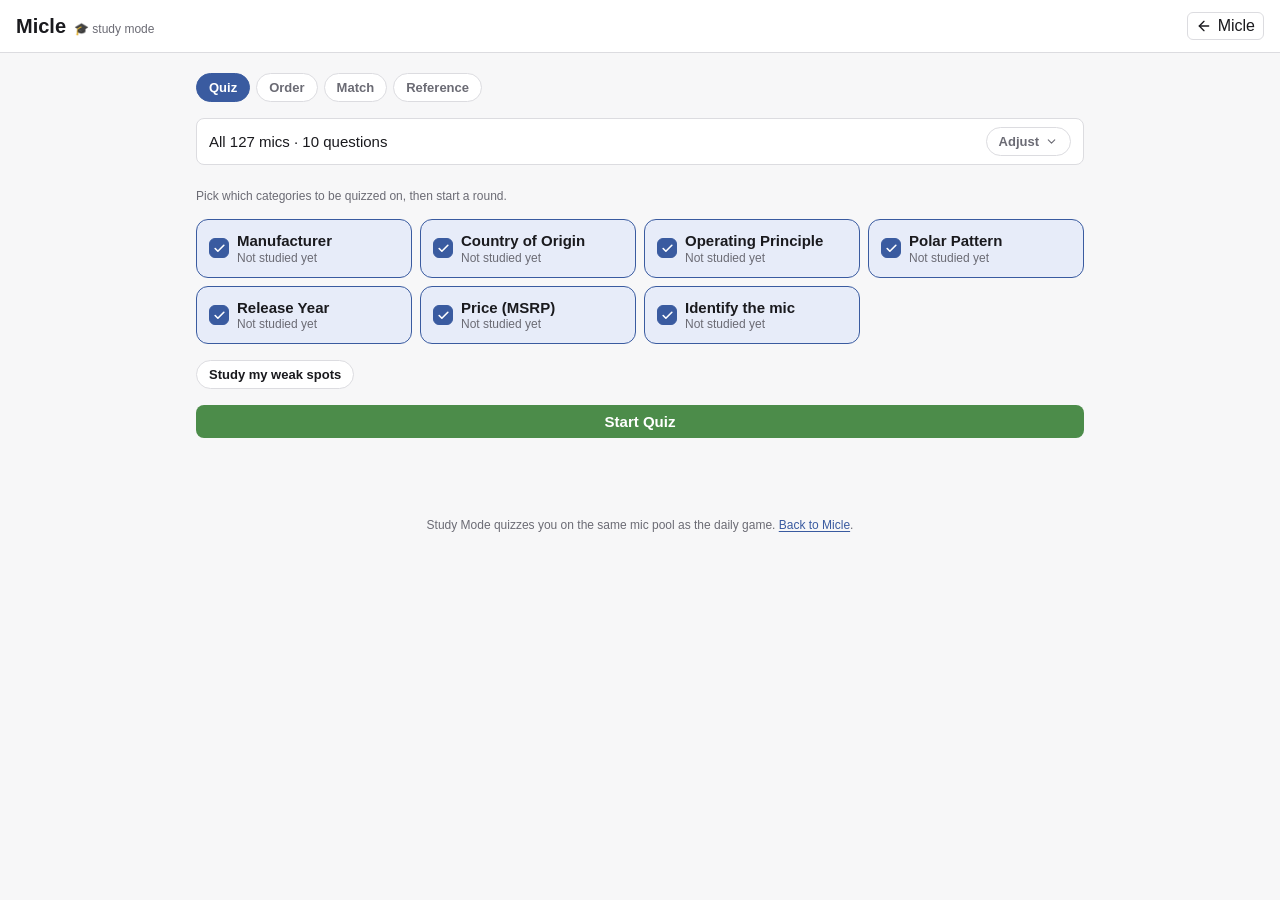
==== commit 19e00036: "Add an "Identify the mic" quiz category Show the photo, name the mic. The one thing the six existing" ====
--- a/training/index.html
+++ b/training/index.html
@@ -120,6 +120,9 @@
         </div>
         <div class="quiz-question">
           <p id="quiz-prompt" class="quiz-prompt"></p>
+          <!-- Only the "Identify the mic" category fills this; every other
+               category leaves it hidden and the layout is unchanged. -->
+          <div id="quiz-photo" class="quiz-photo" hidden></div>
           <div id="quiz-options" class="quiz-options" role="group" aria-label="Answer choices"></div>
         </div>
         <!-- The visual feedback renders inline inside the chosen option, but
--- a/css/training.css
+++ b/css/training.css
@@ -2089,3 +2089,23 @@
 .mic-map-hit--exact {
   stroke-width: 0;
 }
+
+/* The image prompt for "Identify the mic". Capped well below the options
+   column so the four answers stay on screen with it — the photo is the
+   question, but the answers are what you act on. */
+.quiz-photo {
+  display: flex;
+  justify-content: center;
+  margin: 0 0 var(--space-4);
+}
+.quiz-photo-img {
+  display: block;
+  width: 100%;
+  max-width: 14rem;
+  height: auto;
+  aspect-ratio: 1;
+  object-fit: cover;
+  border: 1px solid var(--border);
+  border-radius: var(--radius-md);
+  background: var(--bg);
+}
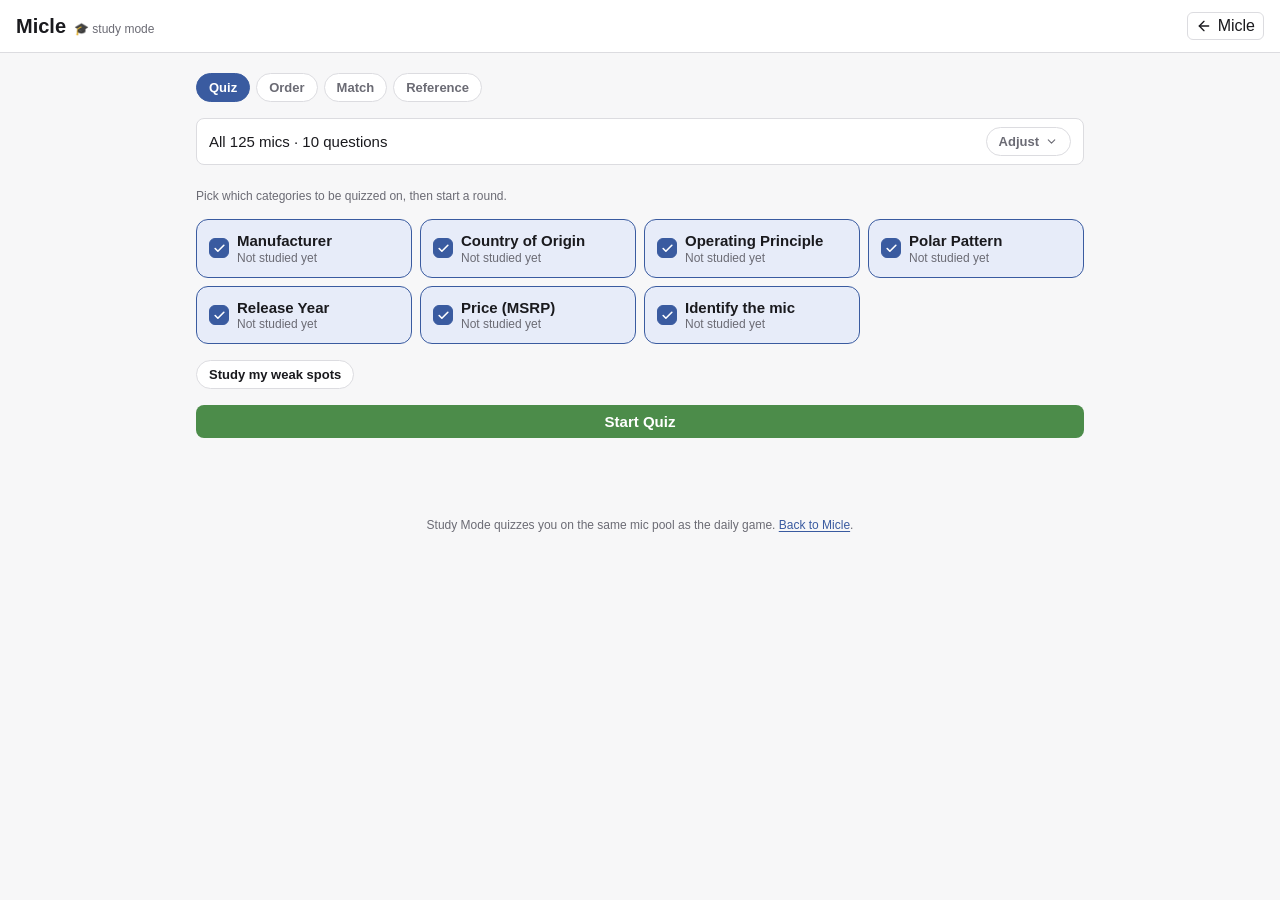
==== commit a391be96: "Fix streak, two-tab and midnight bugs; share helpers; drop Umami - recordCompletion ignores a second" ====
--- a/training/index.html
+++ b/training/index.html
@@ -25,9 +25,7 @@
   <link rel="manifest" href="/manifest.webmanifest" />
   <link rel="stylesheet" href="/css/styles.css" />
   <link rel="stylesheet" href="/css/training.css" />
-  <!-- Umami Cloud: privacy-friendly, cookieless analytics. TEMPORARY: remove once GoatCounter numbers are validated, see js/app.js track(). -->
-  <script defer src="https://cloud.umami.is/script.js" data-website-id="380be635-32c4-4106-81da-ce175e192fd4"></script>
-  <!-- GoatCounter: privacy-friendly, cookieless analytics, less commonly adblocked than Umami Cloud. -->
+  <!-- GoatCounter: privacy-friendly, cookieless analytics. -->
   <script data-goatcounter="https://julianrose.goatcounter.com/count" async src="//gc.zgo.at/count.js"></script>
 </head>
 <body>
@@ -301,6 +299,18 @@
     </section>
   </main>
 
+  <!-- Outside every tab section on purpose. A <dialog> nested inside a
+       hidden section still inherits [hidden]'s display:none, so showModal()
+       promotes it to the top layer and it renders 0x0 — which is exactly
+       what happened when the quiz opened one living in #reference-tab. -->
+  <dialog id="photo-lightbox" class="photo-lightbox">
+    <button type="button" id="photo-lightbox-close" class="mic-sheet-close" aria-label="Close">
+      <svg viewBox="0 0 24 24" fill="none" stroke="currentColor" stroke-width="2" stroke-linecap="round" stroke-linejoin="round" aria-hidden="true"><path d="M18 6 6 18M6 6l12 12"/></svg>
+    </button>
+    <img id="photo-lightbox-img" class="photo-lightbox-img" alt="" />
+    <p id="photo-lightbox-caption" class="photo-lightbox-caption"></p>
+  </dialog>
+
   <footer class="site-footer">
     <p>Study Mode quizzes you on the same mic pool as the daily game. <a href="/">Back to Micle</a>.</p>
   </footer>
@@ -317,6 +327,7 @@
   <script src="/js/quiz.js"></script>
   <script src="/js/order.js"></script>
   <script src="/js/match.js"></script>
+  <script src="/js/lightbox.js"></script>
   <script src="/js/training.js"></script>
   <script src="/js/pwa.js"></script>
 </body>
--- a/css/styles.css
+++ b/css/styles.css
@@ -780,6 +780,167 @@
   color: var(--loss);
 }
 
+/* ---- Milestone banner (Puzzle #100) ----
+   Shown for one day by renderMilestoneBanner() in js/app.js. Tokens only, so
+   light and dark both work without their own rules. The confetti ends at
+   opacity 0, so under prefers-reduced-motion (the global rule below snaps
+   every animation to its end state) it simply never appears. */
+.milestone-banner {
+  position: relative;
+  overflow: hidden;
+  display: flex;
+  align-items: center;
+  gap: var(--space-4);
+  margin: 0 0 var(--space-5);
+  /* Top padding leaves room for the bunting: the sag plus a flag's height. */
+  padding: calc(var(--space-4) + 4.4rem) var(--space-5) var(--space-4);
+  border: 1px solid var(--accent);
+  border-radius: var(--radius-lg);
+  background: color-mix(in srgb, var(--accent) 12%, var(--surface));
+  color: var(--text);
+  animation: milestone-pop 420ms cubic-bezier(0.2, 0.9, 0.3, 1.3) both;
+}
+
+.milestone-banner__text {
+  position: relative;
+  flex: 1;
+  margin: 0;
+  font-size: var(--fs-base);
+  line-height: 1.4;
+}
+
+.milestone-banner__text strong { color: var(--accent); }
+
+.milestone-banner__emoji {
+  display: inline-block;
+  animation: milestone-wiggle 900ms ease-in-out 420ms 2 both;
+}
+
+.milestone-banner__close {
+  position: relative;
+  flex: none;
+  width: 2rem;
+  height: 2rem;
+  border: none;
+  border-radius: var(--radius-pill);
+  background: transparent;
+  color: var(--muted);
+  font-size: var(--fs-md);
+  line-height: 1;
+  cursor: pointer;
+  transition: background-color 120ms ease, color 120ms ease;
+}
+
+.milestone-banner__close:hover { background: var(--surface); color: var(--text); }
+
+.milestone-banner__close:focus-visible {
+  outline: 2px solid var(--accent);
+  outline-offset: 2px;
+}
+
+.milestone-banner__bunting {
+  /* --sag-px is read by JS to tilt each flag to the string's slope, so it
+     must stay in px and match the 1.1rem sag drawn below. */
+  --sag: 1.6rem;
+  --sag-px: 25.6;
+  position: absolute;
+  top: var(--space-3);
+  left: var(--space-5);
+  right: var(--space-5);
+  height: calc(var(--sag) + 2.6rem);
+  pointer-events: none;
+}
+
+.milestone-banner__string {
+  position: absolute;
+  inset: 0 0 auto;
+  width: 100%;
+  height: calc(var(--sag) * 2);
+  overflow: visible;
+}
+
+.milestone-banner__string path {
+  fill: none;
+  stroke: var(--muted);
+  stroke-width: 1.5;
+}
+
+/* Each pennant hangs from the string at its own point on the parabola and
+   swings about that point, staggered so the row ripples instead of moving
+   in lockstep. */
+.milestone-banner__flag {
+  position: absolute;
+  top: calc(var(--sag) * 4 * var(--x) * (1 - var(--x)) - 1px);
+  left: calc(var(--x) * 100%);
+  /* Shrinks with the banner so 13 flags never crowd each other on a phone. */
+  width: min(1.9rem, calc(100% / 14));
+  aspect-ratio: 4 / 5;
+  padding-top: 0.2rem;
+  clip-path: polygon(0 0, 100% 0, 50% 100%);
+  background: var(--accent);
+  /* --surface, not #fff: the dark theme's accent is pale enough that white
+     digits wash out, while --surface flips to near-black there. */
+  color: var(--surface);
+  font-size: var(--fs-md);
+  font-weight: 800;
+  line-height: 1;
+  text-align: center;
+  transform-origin: 50% 0;
+  transform: translateX(-50%) rotate(var(--tilt, 0deg));
+  animation: milestone-sway 2.6s ease-in-out calc(var(--i) * -0.2s) infinite alternate;
+}
+
+.milestone-banner__flag:nth-child(3n + 2) { background: var(--match); }
+.milestone-banner__flag:nth-child(3n + 3) { background: var(--partial); }
+.milestone-banner__flag.milestone-banner__flag--label { background: var(--accent); }
+
+@keyframes milestone-sway {
+  from { transform: translateX(-50%) rotate(calc(var(--tilt, 0deg) - 4deg)); }
+  to { transform: translateX(-50%) rotate(calc(var(--tilt, 0deg) + 4deg)); }
+}
+
+.milestone-banner__confetti {
+  position: absolute;
+  inset: 0;
+  pointer-events: none;
+}
+
+/* Fourteen bits spread across the banner by --i, falling and spinning once.
+   The scoring colours are fine here: nothing in the banner is a score. */
+.milestone-banner__confetti i {
+  position: absolute;
+  top: -0.75rem;
+  left: calc(var(--i) * 7% + 2%);
+  width: 0.4rem;
+  height: 0.7rem;
+  border-radius: 1px;
+  background: var(--accent);
+  opacity: 0;
+  animation: milestone-confetti 1600ms ease-in calc(var(--i) * 60ms) both;
+}
+
+.milestone-banner__confetti i:nth-child(3n + 1) { background: var(--match); }
+.milestone-banner__confetti i:nth-child(3n + 2) { background: var(--partial); }
+.milestone-banner__confetti i:nth-child(even) { width: 0.5rem; height: 0.5rem; border-radius: 50%; }
+
+@keyframes milestone-pop {
+  from { opacity: 0; transform: translateY(-6px) scale(0.97); }
+  to { opacity: 1; transform: none; }
+}
+
+@keyframes milestone-wiggle {
+  0%, 100% { transform: rotate(0); }
+  25% { transform: rotate(-14deg) scale(1.15); }
+  75% { transform: rotate(14deg) scale(1.15); }
+}
+
+@keyframes milestone-confetti {
+  0% { opacity: 0; transform: translateY(0) rotate(0); }
+  10% { opacity: 1; }
+  80% { opacity: 1; }
+  100% { opacity: 0; transform: translateY(5rem) rotate(540deg); }
+}
+
 @media (prefers-reduced-motion: reduce) {
   *,
   *::before,
@@ -900,3 +1061,95 @@
   .site-header h1 { font-size: var(--fs-md); }
   .header-actions { gap: var(--space-3); }
 }
+
+/* --------------------------------------------------------- Photo lightbox */
+
+/* Shared: Study Mode's Reference panel and quiz, and the daily game's
+   end-of-round reveal. Lives here rather than in training.css because the
+   daily game only loads this stylesheet. */
+
+/* A button wrapper so enlarging is reachable by keyboard, not just mouse.
+   Contents-display keeps it out of the layout entirely: the img inside goes
+   on sizing exactly as it did before being wrapped. */
+.photo-zoom {
+  display: contents;
+  padding: 0;
+  border: none;
+  background: none;
+  font: inherit;
+  cursor: zoom-in;
+}
+.photo-zoom:focus-visible {
+  outline: none;
+}
+.photo-zoom:focus-visible img {
+  outline: 2px solid var(--accent);
+  outline-offset: 2px;
+}
+
+.photo-lightbox {
+  max-width: min(90vw, 36rem);
+  max-height: 90vh;
+  padding: var(--space-4);
+  border: 1px solid var(--border);
+  border-radius: var(--radius-lg);
+  background: var(--surface);
+  color: var(--text);
+  overflow: visible;
+}
+.photo-lightbox::backdrop { background: rgb(0 0 0 / 0.72); }
+.photo-lightbox-img {
+  display: block;
+  width: 100%;
+  height: auto;
+  /* Leaves room for the caption and padding so a tall photo can't push the
+     dialog past the viewport. */
+  max-height: calc(90vh - 5rem);
+  object-fit: contain;
+  border-radius: var(--radius-sm);
+  background: var(--bg);
+}
+.photo-lightbox-caption {
+  margin: var(--space-3) 0 0;
+  text-align: center;
+  font-size: var(--fs-sm);
+  color: var(--muted);
+}
+
+/* ------------------------------------------------- End-of-round reveal */
+
+/* The answer mic, shown once the round is over. Sits between the result
+   banner and the share button so it reads as part of the ending, while
+   staying compact enough that the guess board is still on screen. */
+.answer-reveal {
+  display: flex;
+  align-items: center;
+  gap: var(--space-4);
+  padding: var(--space-3);
+  margin-bottom: var(--space-5);
+  background: var(--surface);
+  border: 1px solid var(--border);
+  border-radius: var(--radius-md);
+}
+.answer-reveal-photo {
+  display: block;
+  width: 5.5rem;
+  height: 5.5rem;
+  flex: none;
+  object-fit: cover;
+  border-radius: var(--radius-sm);
+  background: var(--bg);
+  cursor: zoom-in;
+}
+.answer-reveal-text { min-width: 0; }
+.answer-reveal-name {
+  margin: 0;
+  font-size: var(--fs-md);
+  font-weight: 600;
+}
+.answer-reveal-spec {
+  margin: var(--space-1) 0 0;
+  font-size: var(--fs-xs);
+  color: var(--muted);
+  line-height: 1.4;
+}
--- a/css/training.css
+++ b/css/training.css
@@ -744,18 +744,20 @@
    different colour tokens: --hint (#8fb0f0) and --accent (#7fa0e0) are almost
    the same blue in dark mode, so a token swap left the active country
    invisible. Opacity differentiates reliably in both schemes. */
+/* Dimmed to context. The markers below carry which countries are in the
+   pool; the shapes just say where in the world you are looking. */
 .mic-map-country--has-mics {
   fill: var(--accent);
-  fill-opacity: 0.4;
+  fill-opacity: 0.15;
   pointer-events: auto;
   cursor: pointer;
   transition: fill-opacity 120ms ease;
 }
 
-.mic-map-country--has-mics:hover { fill-opacity: 0.7; }
+.mic-map-country--has-mics:hover { fill-opacity: 0.32; }
 
 .mic-map-country--active {
-  fill-opacity: 1;
+  fill-opacity: 0.45;
   stroke: var(--text);
   stroke-width: 2;
 }
@@ -1322,6 +1324,7 @@
 
 @media (prefers-reduced-motion: reduce) {
   .mic-map-country--has-mics,
+  .mic-map-marker,
   .facet-btn,
   .facet-option input {
     transition: none;
@@ -1330,8 +1333,10 @@
 
 /* The map is decoration below the card-mode breakpoint: at 375px Denmark is
    about 5x3 CSS px and Austria 8x3, so it can't be a usable control there.
-   It stays visible as orientation — which country lit up when you tapped a
-   chip — but the chips do the work. */
+   It stays visible as orientation — which country lit up when you picked one
+   — but the Country facet does the work. The markers shrink to stay separable
+   at that width (see sizeMarkers), which makes them small rather than
+   tappable, and that is the right trade here. */
 @media (max-width: 520px) {
   .mic-map-figure {
     padding: var(--space-2);
@@ -2109,3 +2114,28 @@
   border-radius: var(--radius-md);
   background: var(--bg);
 }
+
+/* One dot per pool country, identical for all of them. Landmass area is an
+   accident of geography — Germany is 4.7x Denmark's and that ratio holds at
+   every map size — so size here would encode nothing but acreage. r and
+   stroke-width are set in JS from the rendered scale, because viewBox units
+   would shrink these to specks on a phone. */
+.mic-map-marker {
+  fill: var(--accent);
+  /* A ring in the page background, so two dots that nearly touch in the
+     Denmark/Germany/Austria cluster still read as two. */
+  stroke: var(--surface);
+  cursor: pointer;
+  pointer-events: all;
+  transition: fill-opacity 120ms ease;
+}
+.mic-map-marker--active {
+  fill: var(--text);
+}
+/* A country the current filters have emptied: still placed, clearly inert. */
+.mic-map-marker--empty {
+  fill-opacity: 0.25;
+  pointer-events: none;
+  cursor: default;
+}
+
